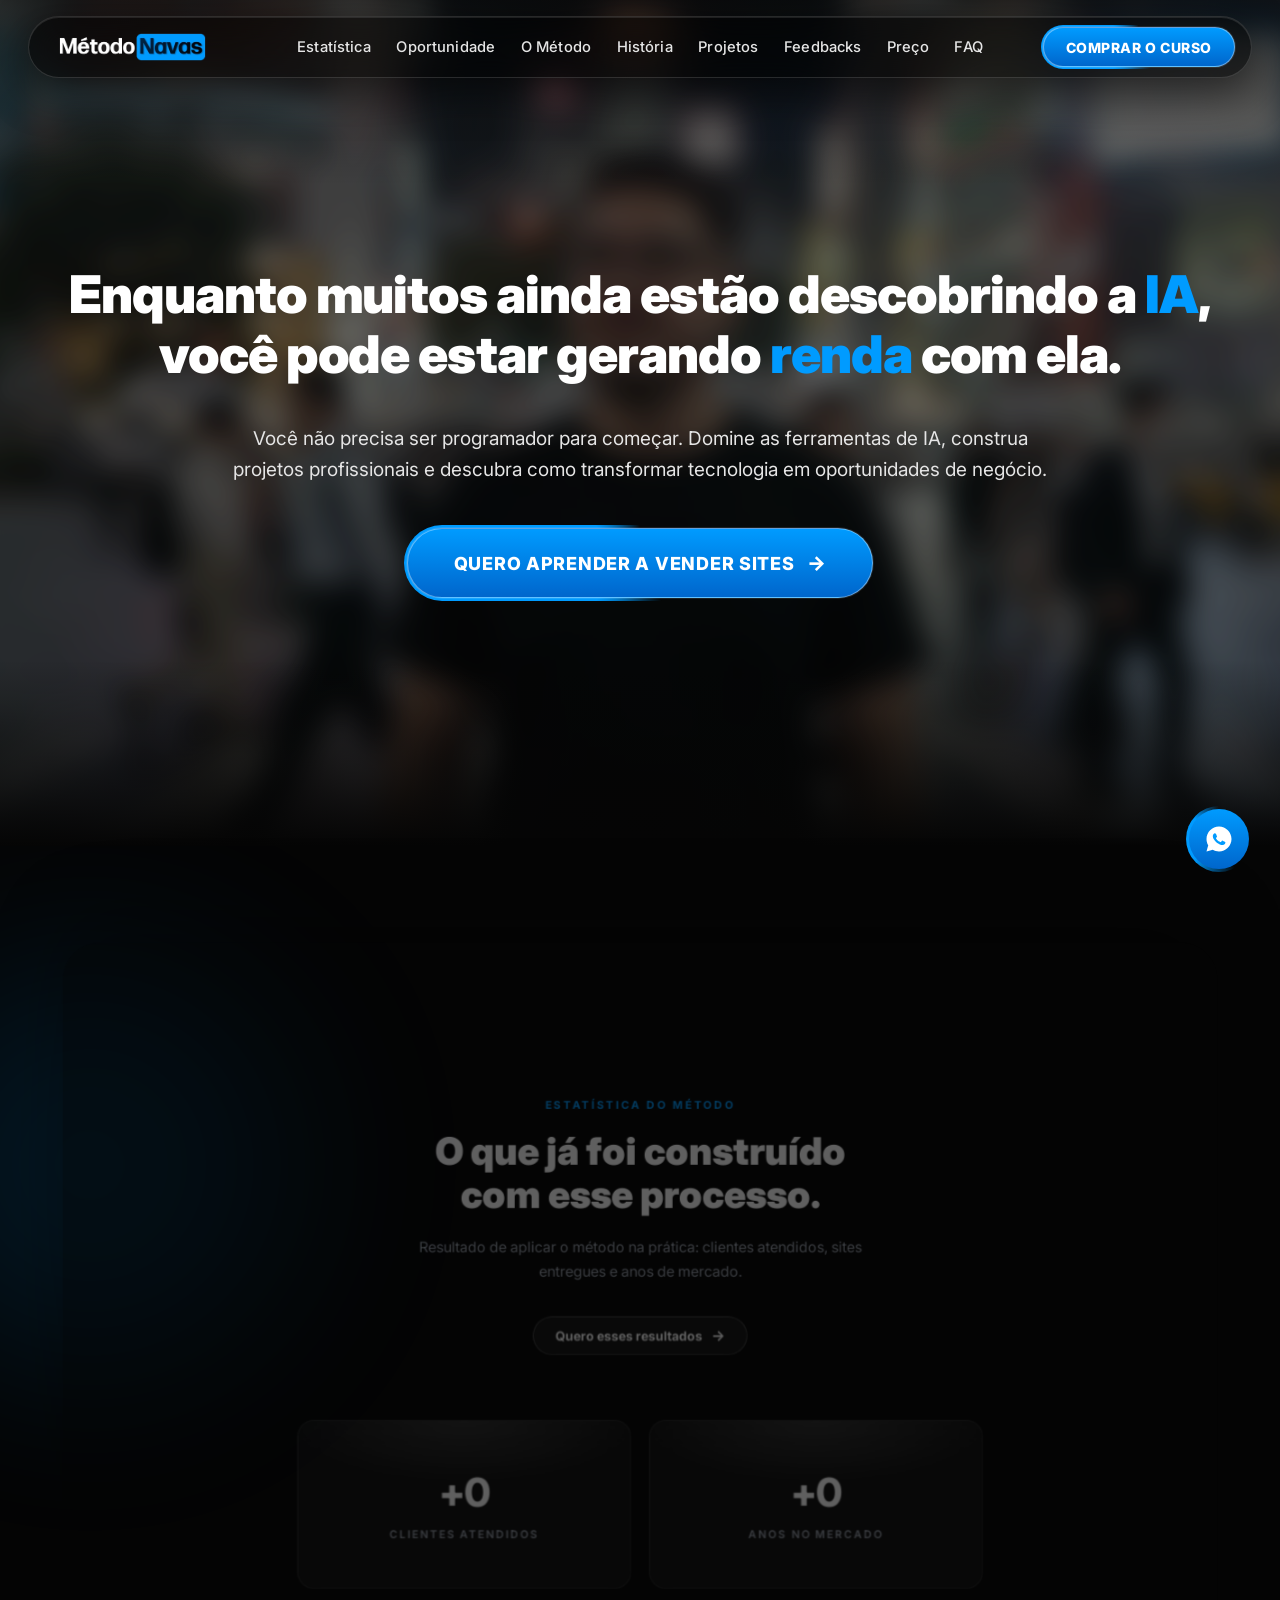
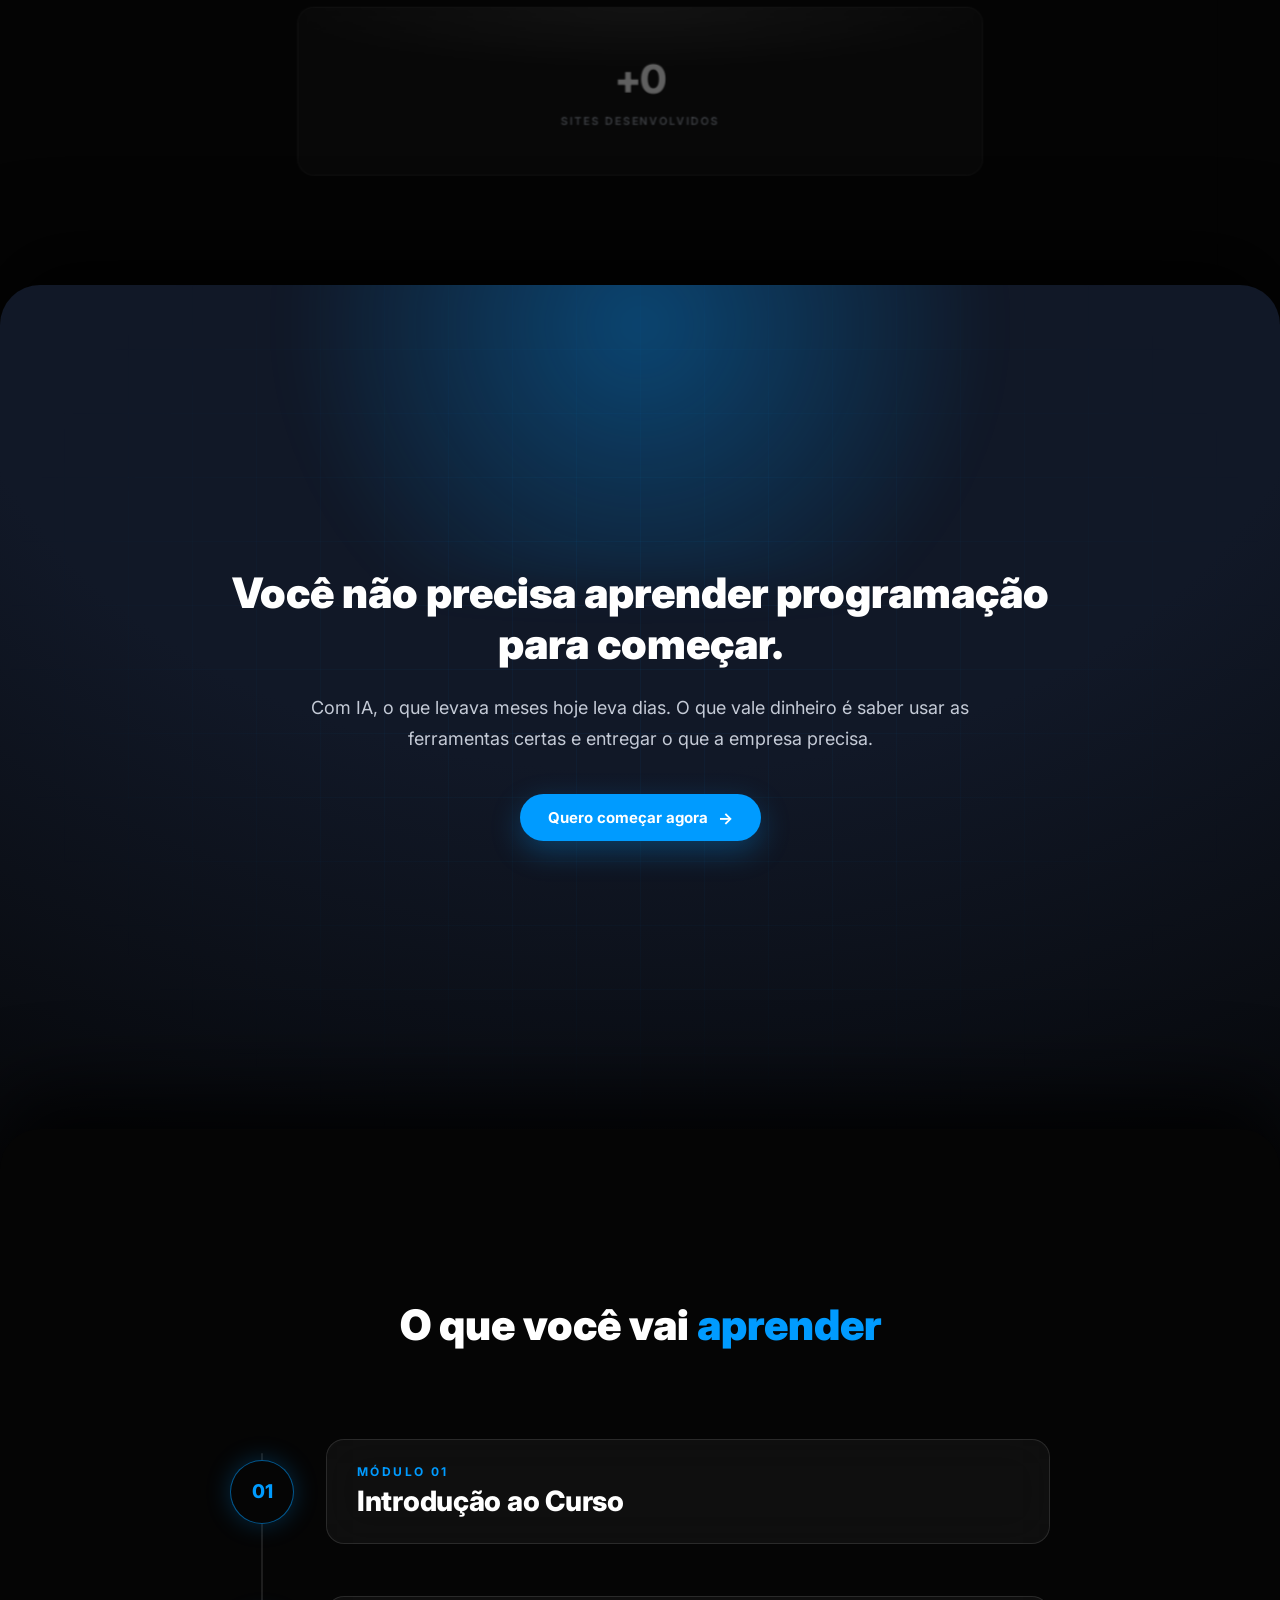
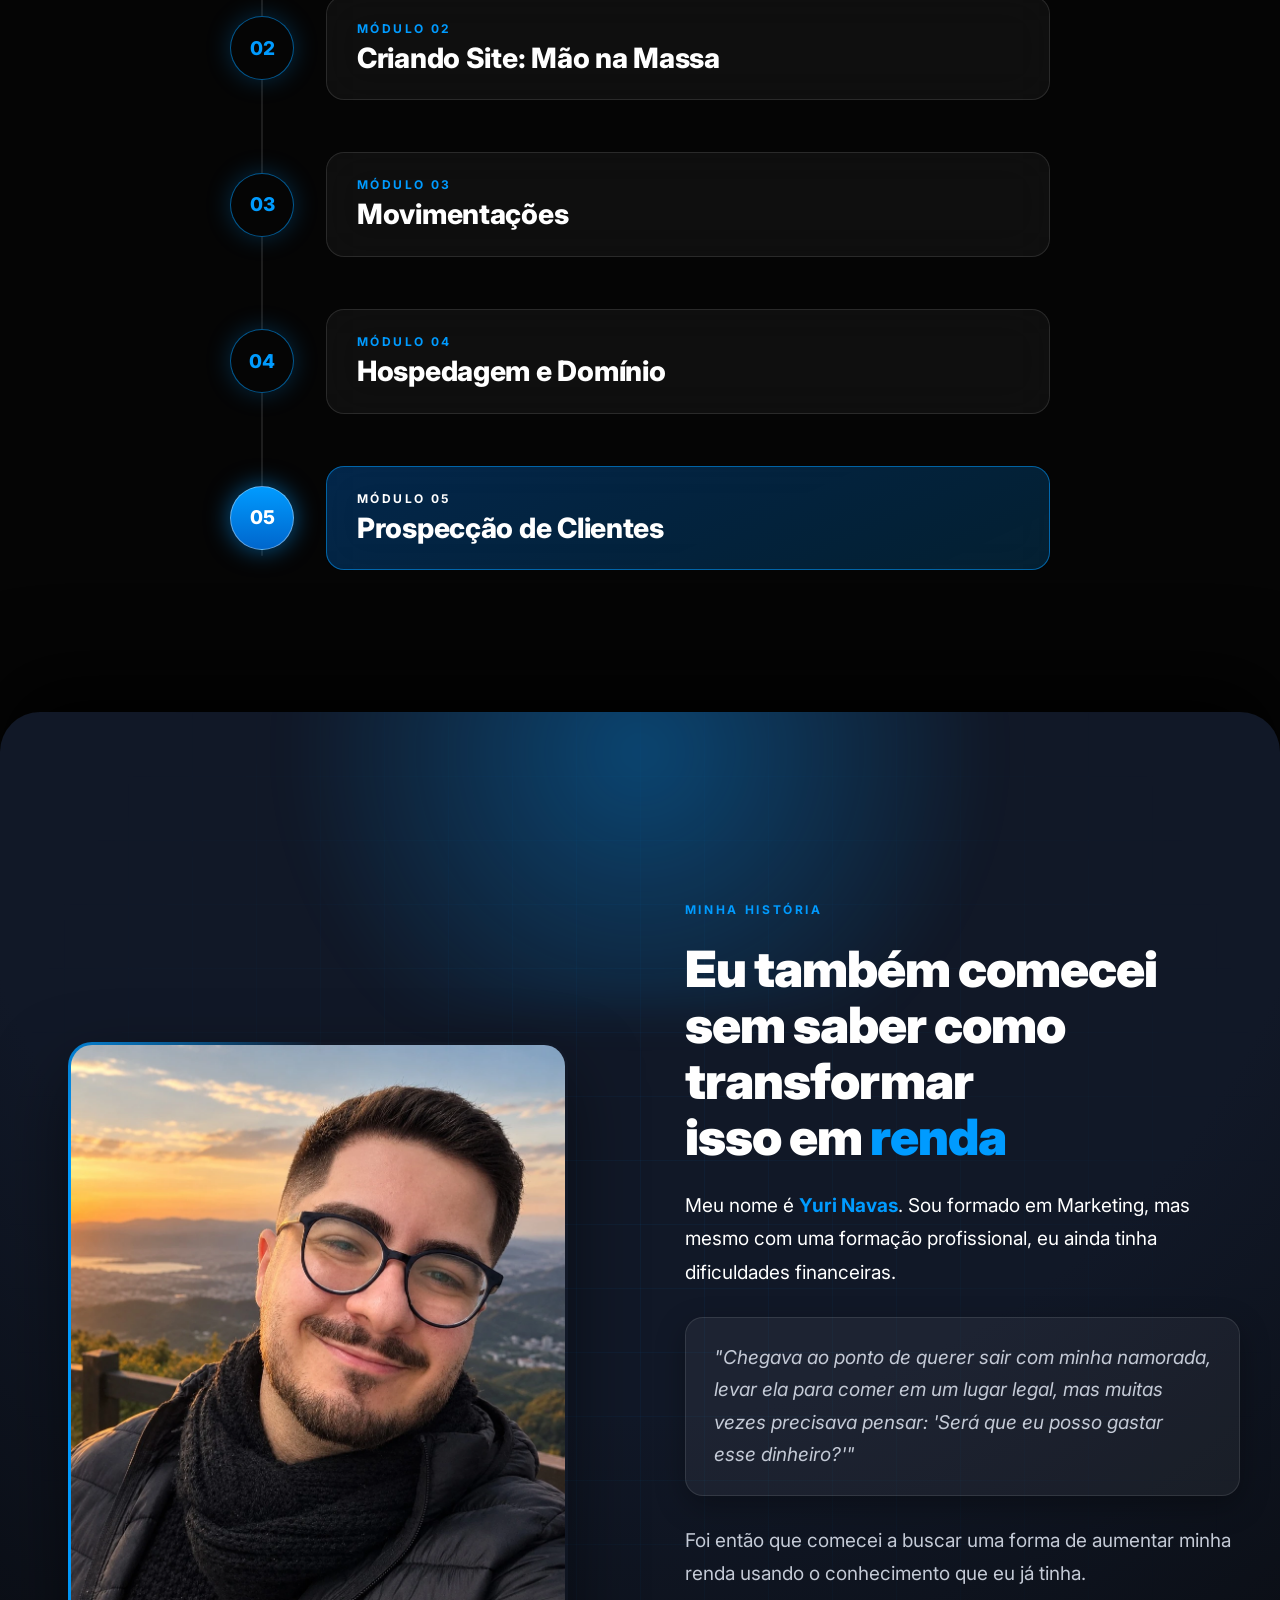
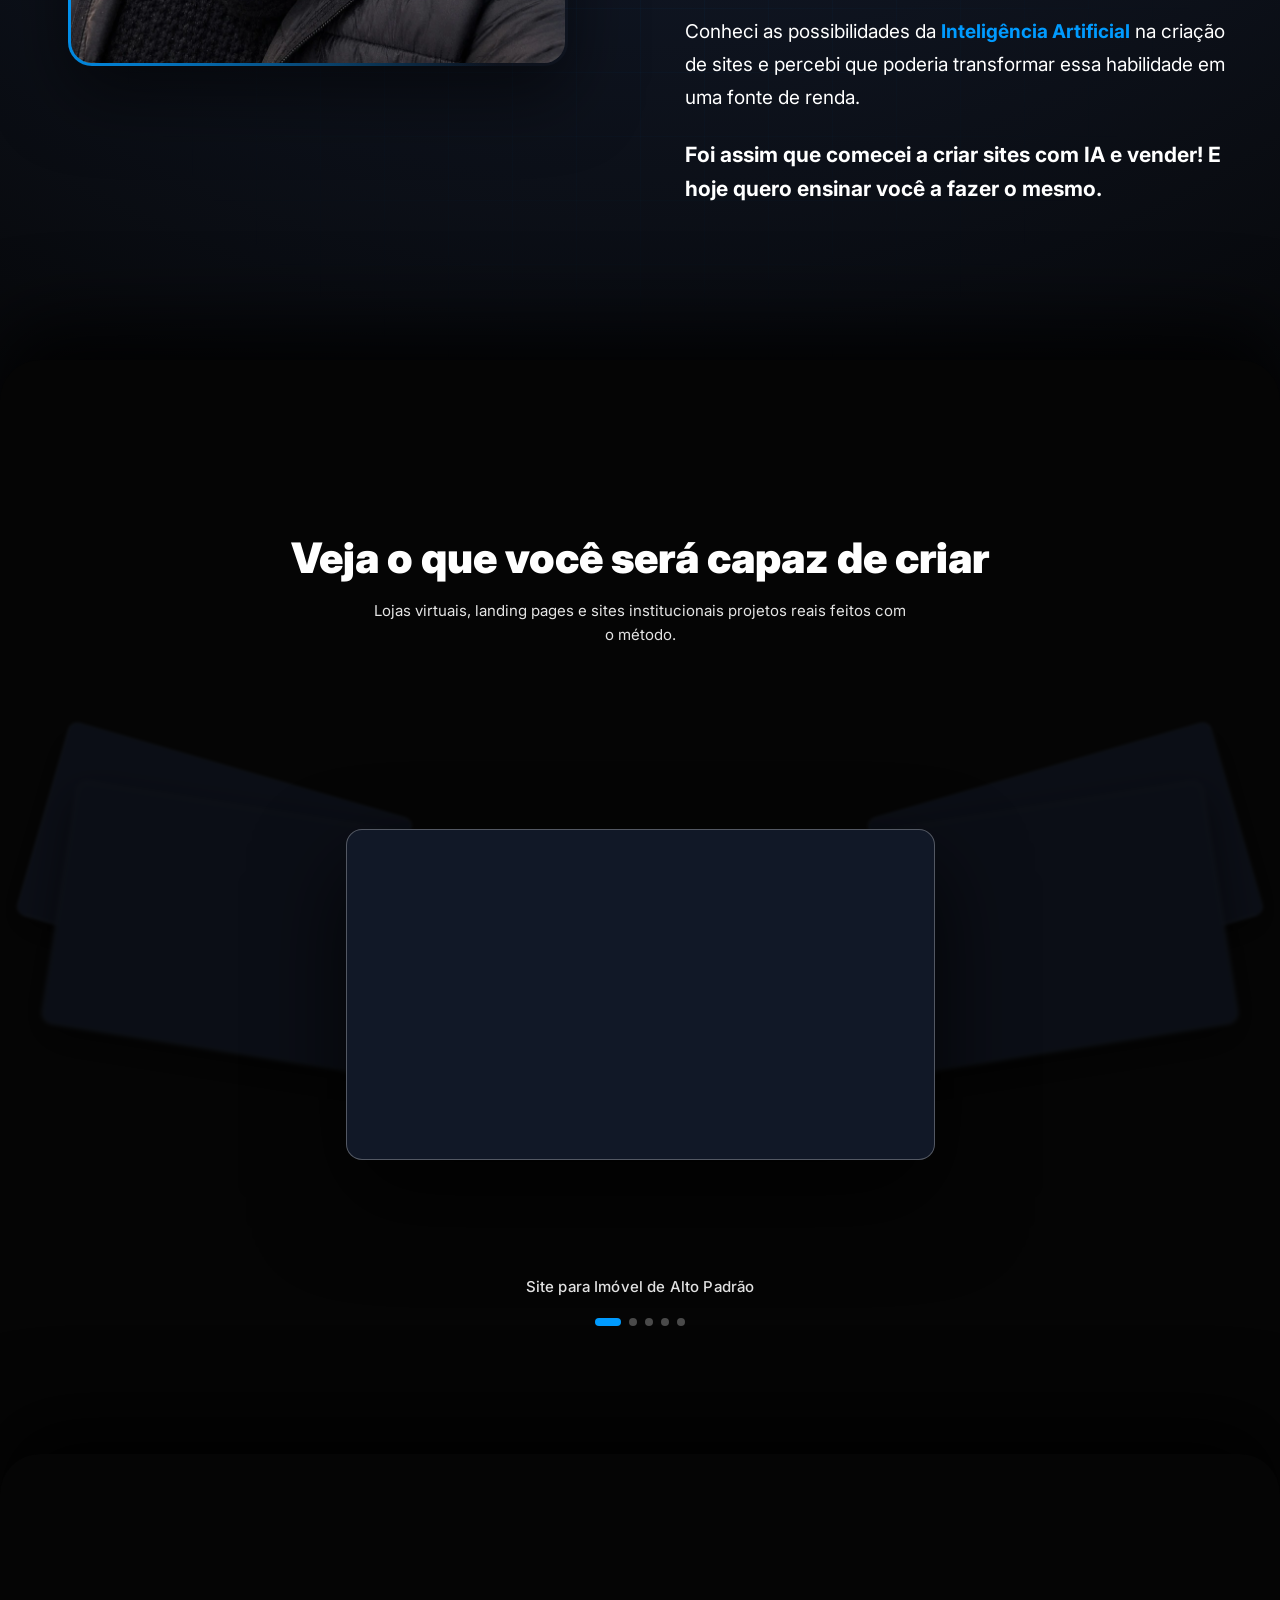
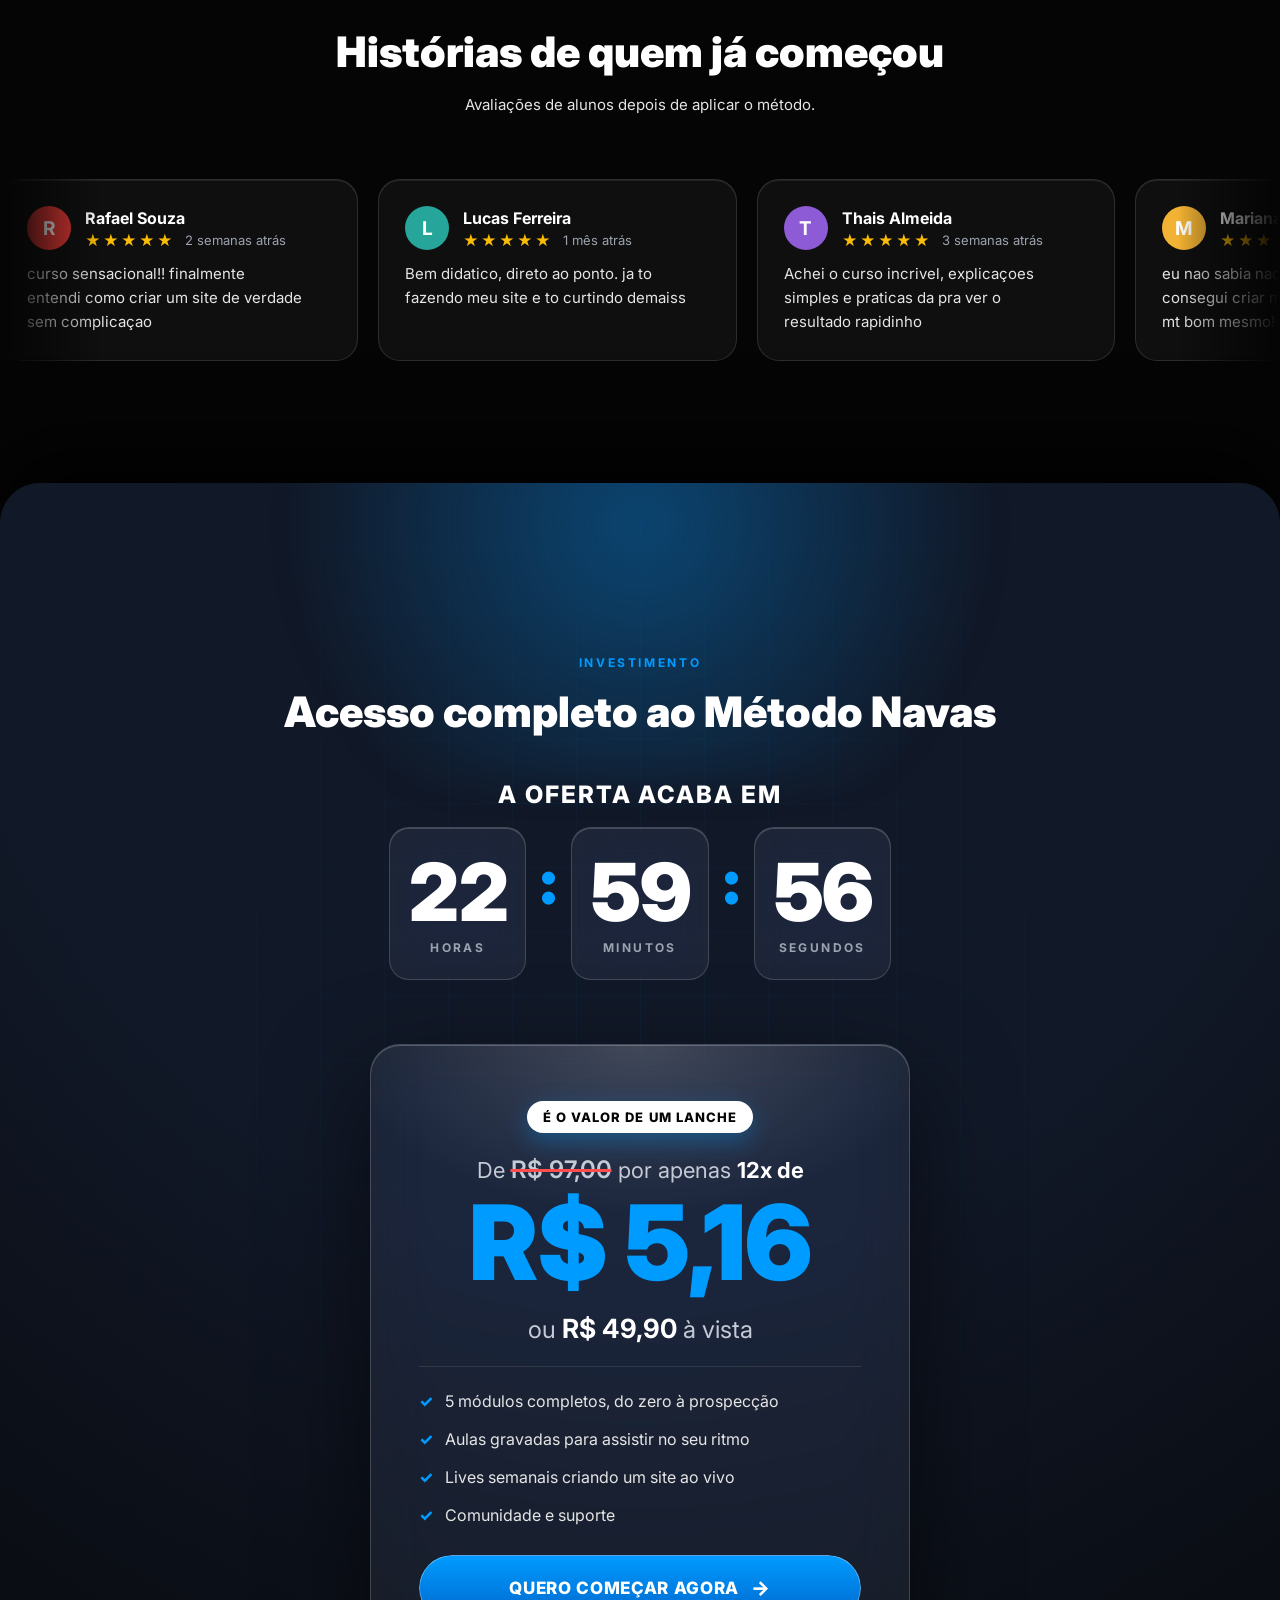
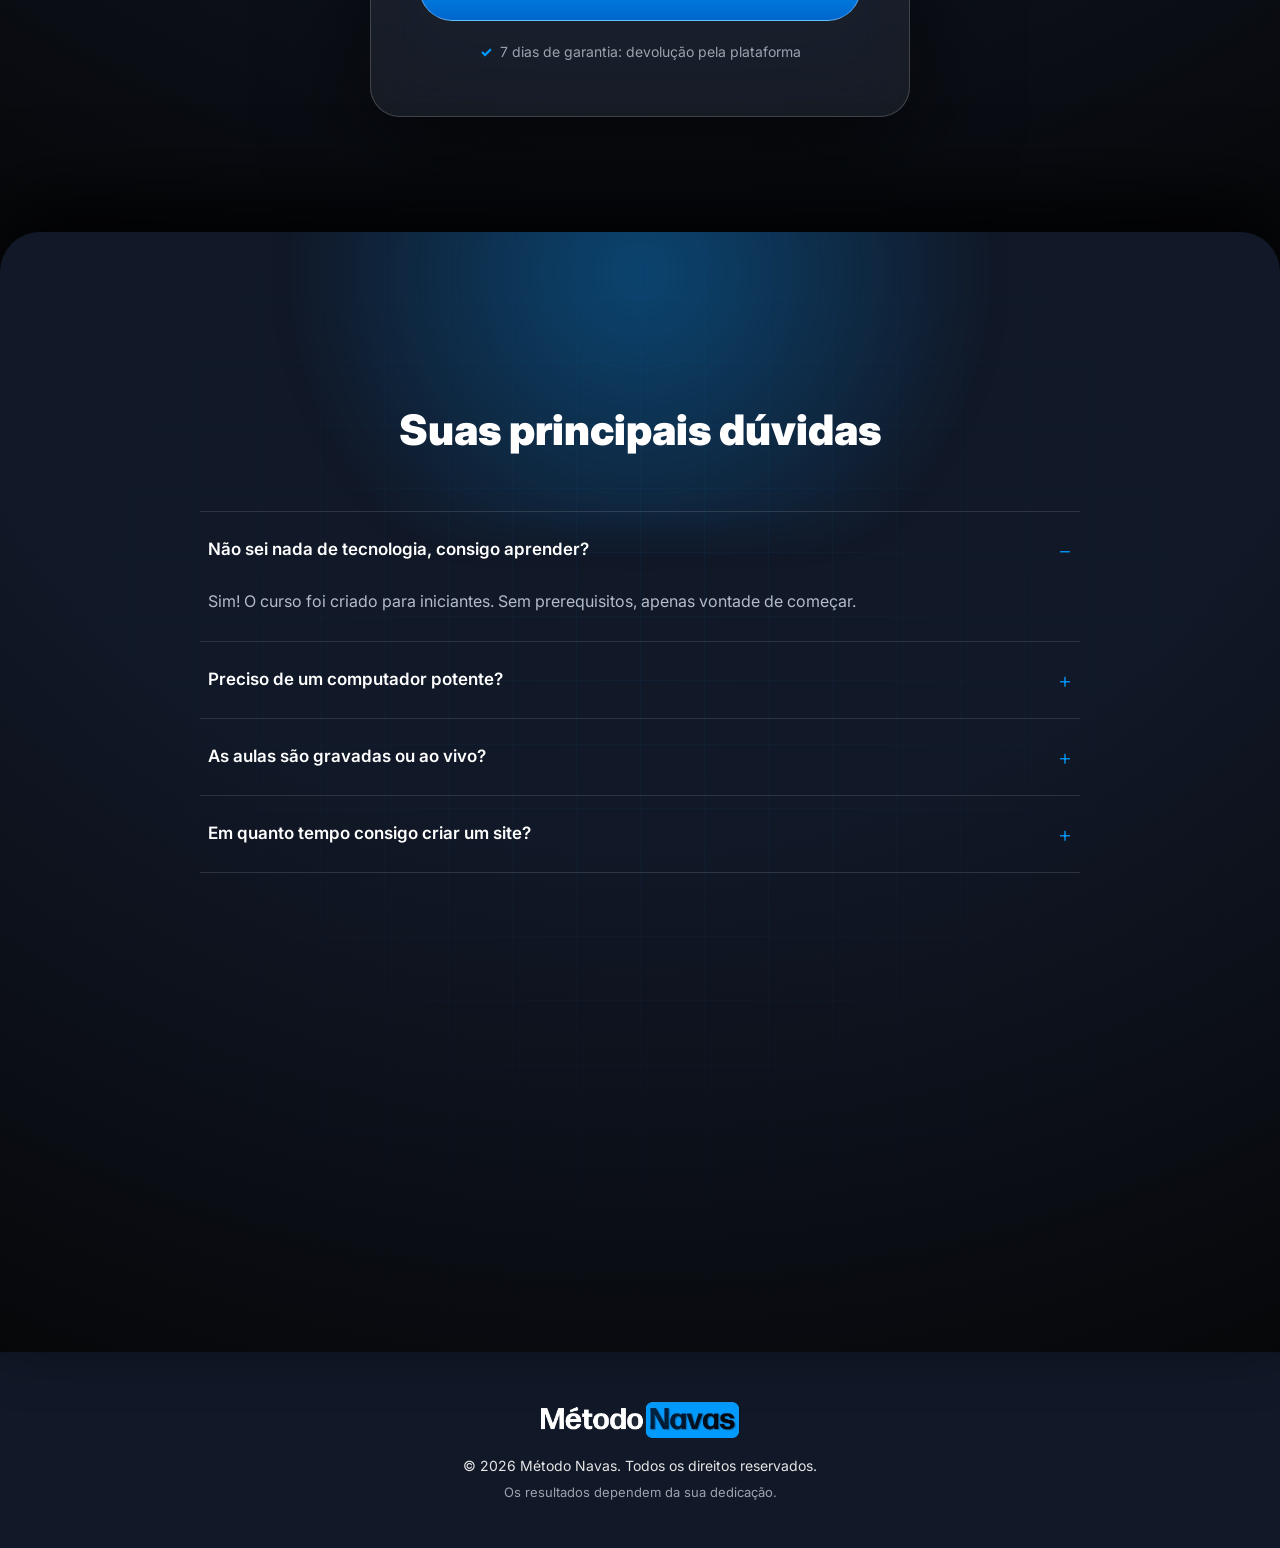
==== index.html @ a3fbb32b "Add files via upload" ====
<!DOCTYPE html>
<html lang="pt-BR">
<head>
  <meta charset="utf-8">
  <meta name="viewport" content="width=device-width, initial-scale=1">
  <title>Método Navas — Crie e venda sites com IA</title>
  <meta name="description" content="Você não precisa ser programador para começar. Domine as ferramentas de IA, construa projetos profissionais e transforme tecnologia em oportunidades de negócio.">

  <link rel="icon" type="image/webp" href="assets/images/logo/favicon.webp">
  <link rel="apple-touch-icon" href="assets/images/logo/favicon.webp">

  <meta name="color-scheme" content="dark only">
  <meta name="supported-color-schemes" content="dark">
  <meta name="darkreader-lock">
  <meta name="theme-color" content="#050505">

  <link rel="preconnect" href="https://fonts.googleapis.com">
  <link rel="preconnect" href="https://fonts.gstatic.com" crossorigin>
  <link href="https://fonts.googleapis.com/css2?family=Inter:wght@400;500;600;700;800;900&amp;display=swap" rel="stylesheet">

  <link rel="stylesheet" href="css/style.css">
</head>
<body>

<div class="page">

  <!-- ===================== HEADER ===================== -->
  <header class="header">
    <a class="header__logo" href="#" aria-label="Método Navas">
      <img src="assets/images/logo/logo-metodo-navas.webp" alt="Método Navas">
    </a>

    <button class="menu-toggle" type="button" aria-label="Abrir menu" aria-expanded="false" aria-controls="mobile-menu">
      <span class="menu-toggle__icon"><span></span><span></span><span></span></span>
      <span class="menu-toggle__label">Categorias</span>
    </button>

    <nav class="nav" aria-label="Navegação principal">
      <a class="nav__link" href="#numeros" data-nav="numeros">Estatística</a>
      <a class="nav__link" href="#oportunidade" data-nav="oportunidade">Oportunidade</a>
      <a class="nav__link" href="#metodo" data-nav="metodo">O Método</a>
      <a class="nav__link" href="#historia" data-nav="historia">História</a>
      <a class="nav__link" href="#projetos" data-nav="projetos">Projetos</a>
      <a class="nav__link" href="#depoimentos" data-nav="depoimentos">Feedbacks</a>
      <a class="nav__link" href="#preco" data-nav="preco">Preço</a>
      <a class="nav__link" href="#faq" data-nav="faq">FAQ</a>
      <span class="nav__indicator" aria-hidden="true"></span>
    </nav>

    <div class="header__cta neon-border">
      <a class="btn btn--primary btn--header" href="#preco">
        <span class="btn__long">COMPRAR O CURSO</span><span class="btn__short">COMPRAR</span>
      </a>
    </div>

    <div class="mobile-menu" id="mobile-menu">
      <a href="#numeros">Estatística</a>
      <a href="#oportunidade">Oportunidade</a>
      <a href="#metodo">O Método</a>
      <a href="#historia">História</a>
      <a href="#projetos">Projetos</a>
      <a href="#depoimentos">Feedbacks</a>
      <a href="#preco">Preço</a>
      <a href="#faq">FAQ</a>
    </div>
  </header>

  <!-- Brilhos de fundo -->
  <div class="glow glow--left" aria-hidden="true"></div>
  <div class="glow glow--right" aria-hidden="true"></div>

  <!-- ===================== HERO ===================== -->
  <section class="hero">
    <div class="hero__media">
      <video class="hero__video" src="assets/video/hero.mp4" poster="assets/video/hero-poster.webp" autoplay muted playsinline preload="auto"></video>
      <div class="hero__overlay"></div>
    </div>

    <div class="hero__content">
      <h1 class="hero__title">
        Enquanto muitos ainda estão descobrindo a <span class="text-blue">IA</span>,<br>você pode estar gerando <span class="text-blue">renda</span> com ela.
      </h1>
      <div class="hero__subtitle">
        <p>Você não precisa ser programador para começar. Domine as ferramentas de IA, construa projetos profissionais e descubra como transformar tecnologia em oportunidades de negócio.</p>
      </div>
      <div class="neon-border neon-border--hero">
        <a class="btn btn--primary btn--hero" href="#preco">QUERO APRENDER A VENDER SITES<span class="btn__arrow">→</span></a>
      </div>
    </div>
  </section>

  <!-- ===================== NÚMEROS ===================== -->
  <section id="numeros" class="section section--dark section--numeros">
    <p class="eyebrow">Estatística do método</p>
    <h2 class="section-title section-title--numeros">O que já foi construído<br>com esse processo.</h2>
    <p class="section-text section-text--numeros">Resultado de aplicar o método na prática: clientes atendidos, sites entregues e anos de mercado.</p>
    <div class="numeros__cta">
      <a class="btn btn--glass" href="#projetos">Quero esses resultados <span class="btn__arrow btn__arrow--sm">→</span></a>
    </div>
    <div class="stats">
      <div class="stat-card glass">
        <p class="stat-card__value" data-count="280" data-pre="+" data-suf="">+0</p>
        <p class="stat-card__label">Clientes atendidos</p>
      </div>
      <div class="stat-card glass">
        <p class="stat-card__value" data-count="2" data-pre="+" data-suf="">+0</p>
        <p class="stat-card__label">Anos no mercado</p>
      </div>
      <div class="stat-card stat-card--wide glass">
        <p class="stat-card__value" data-count="200" data-pre="+" data-suf="">+0</p>
        <p class="stat-card__label">Sites desenvolvidos</p>
      </div>
    </div>
  </section>

  <!-- ===================== OPORTUNIDADE ===================== -->
  <section id="oportunidade" class="section section--gradient section--oportunidade" data-nocard="1">
    <div class="section-glow" aria-hidden="true"></div>
    <div class="section-grid" aria-hidden="true"></div>
    <h2 class="section-title section-title--oportunidade">Você não precisa aprender programação para começar.</h2>
    <p class="oportunidade__text">Com IA, o que levava meses hoje leva dias. O que vale dinheiro é saber usar as ferramentas certas e entregar o que a empresa precisa.</p>
    <div class="oportunidade__cta">
      <a class="btn btn--solid" href="#preco">Quero começar agora <span class="btn__arrow btn__arrow--sm">→</span></a>
    </div>
  </section>

  <!-- ===================== O MÉTODO ===================== -->
  <section id="metodo" class="section section--dark section--metodo" data-nocard="1">
    <h2 class="section-title section-title--metodo">O que você vai <span class="text-blue">aprender</span></h2>

    <div class="timeline" data-tl="1">
      <div class="timeline__line" aria-hidden="true"><div class="timeline__fill" data-tl-fill="1"></div></div>

      <div class="timeline__row" data-tl-row="1">
        <div class="timeline__dot" data-tl-dot="1">01</div>
        <div class="timeline__card" data-tl-card="1">
          <span class="timeline__label">Módulo 01</span>
          <h3 class="timeline__title">Introdução ao Curso</h3>
        </div>
      </div>
      <div class="timeline__row" data-tl-row="1">
        <div class="timeline__dot" data-tl-dot="1">02</div>
        <div class="timeline__card" data-tl-card="1">
          <span class="timeline__label">Módulo 02</span>
          <h3 class="timeline__title">Criando Site: Mão na Massa</h3>
        </div>
      </div>
      <div class="timeline__row" data-tl-row="1">
        <div class="timeline__dot" data-tl-dot="1">03</div>
        <div class="timeline__card" data-tl-card="1">
          <span class="timeline__label">Módulo 03</span>
          <h3 class="timeline__title">Movimentações</h3>
        </div>
      </div>
      <div class="timeline__row" data-tl-row="1">
        <div class="timeline__dot" data-tl-dot="1">04</div>
        <div class="timeline__card" data-tl-card="1">
          <span class="timeline__label">Módulo 04</span>
          <h3 class="timeline__title">Hospedagem e Domínio</h3>
        </div>
      </div>
      <div class="timeline__row" data-tl-row="1">
        <div class="timeline__dot timeline__dot--active" data-tl-dot="1">05</div>
        <div class="timeline__card timeline__card--active" data-tl-card="1">
          <span class="timeline__label timeline__label--white">Módulo 05</span>
          <h3 class="timeline__title">Prospecção de Clientes</h3>
        </div>
      </div>
    </div>
  </section>

  <!-- ===================== MINHA HISTÓRIA ===================== -->
  <section id="historia" class="section section--gradient section--historia" data-nocard="1">
    <div class="section-glow" aria-hidden="true"></div>
    <div class="section-grid" aria-hidden="true"></div>
    <div class="historia__photo-wrap">
      <div class="historia__photo neon-border neon-border--photo">
        <img src="assets/images/sobre/yuri-navas.webp" alt="Yuri Navas">
      </div>
    </div>
    <div class="historia__content">
      <p class="eyebrow eyebrow--label">Minha história</p>
      <h2 class="historia__title">Eu também comecei sem saber como transformar isso em <span class="text-blue">renda</span></h2>
      <p class="historia__text historia__text--white">Meu nome é <span class="text-highlight">Yuri Navas</span>. Sou formado em Marketing, mas mesmo com uma formação profissional, eu ainda tinha dificuldades financeiras.</p>
      <blockquote class="historia__quote">"Chegava ao ponto de querer sair com minha namorada, levar ela para comer em um lugar legal, mas muitas vezes precisava pensar: 'Será que eu posso gastar esse dinheiro?'"</blockquote>
      <p class="historia__text">Foi então que comecei a buscar uma forma de aumentar minha renda usando o conhecimento que eu já tinha.</p>
      <p class="historia__text historia__text--white">Conheci as possibilidades da <span class="text-highlight">Inteligência Artificial</span> na criação de sites e percebi que poderia transformar essa habilidade em uma fonte de renda.</p>
      <p class="historia__text historia__text--bold">Foi assim que comecei a criar sites com IA e vender! E hoje quero ensinar você a fazer o mesmo.</p>
    </div>
  </section>

  <!-- ===================== PROJETOS ===================== -->
  <section id="projetos" class="section section--dark section--projetos">
    <h2 class="section-title section-title--center">Veja o que você será capaz de criar</h2>
    <p class="section-lead">Lojas virtuais, landing pages e sites institucionais projetos reais feitos com o método.</p>

    <div class="fan" data-fan="1">
      <div class="fan__card" data-fan-card="0" role="button" tabindex="0" aria-label="Site para Imóvel de Alto Padrão">
        <img decoding="async" src="assets/images/projetos/casa-alto-padrao.webp" alt="Site Casa de Campo à venda">
      </div>
      <div class="fan__card" data-fan-card="1" role="button" tabindex="0" aria-label="Site para Médico Endocrinologista">
        <img decoding="async" src="assets/images/projetos/dr-eder.webp" alt="Site do Dr. Eder Ferreira — Medicina do Esporte e Endocrinologia">
      </div>
      <div class="fan__card" data-fan-card="2" role="button" tabindex="0" aria-label="Site para Psicólogos">
        <img decoding="async" src="assets/images/projetos/thalia-martins.webp" alt="Landing page de psicóloga">
      </div>
      <div class="fan__card" data-fan-card="3" role="button" tabindex="0" aria-label="Site para consultório de pediatria">
        <img decoding="async" src="assets/images/projetos/dr-andre.webp" alt="Site do pediatra Dr. André">
      </div>
      <div class="fan__card" data-fan-card="4" role="button" tabindex="0" aria-label="Loja virtual completa para e-commerce">
        <img decoding="async" src="assets/images/projetos/arena-colecionaveis.webp" alt="Loja virtual Arena Colecionáveis">
      </div>
    </div>

    <div class="fan__footer">
      <div class="fan__captions">
        <p class="fan__caption is-active" data-fan-cap="0">Site para Imóvel de Alto Padrão</p>
        <p class="fan__caption" data-fan-cap="1">Site para Médico Endocrinologista</p>
        <p class="fan__caption" data-fan-cap="2">Site para Psicólogos</p>
        <p class="fan__caption" data-fan-cap="3">Site para consultório de pediatria</p>
        <p class="fan__caption" data-fan-cap="4">Loja virtual completa para e-commerce</p>
      </div>
      <div class="dots">
        <button class="dot" type="button" data-fan-dot="0" aria-label="Site para Imóvel de Alto Padrão"><span></span></button>
        <button class="dot" type="button" data-fan-dot="1" aria-label="Site para Médico Endocrinologista"><span></span></button>
        <button class="dot" type="button" data-fan-dot="2" aria-label="Site para Psicólogos"><span></span></button>
        <button class="dot" type="button" data-fan-dot="3" aria-label="Site para consultório de pediatria"><span></span></button>
        <button class="dot" type="button" data-fan-dot="4" aria-label="Loja virtual completa para e-commerce"><span></span></button>
      </div>
    </div>
  </section>

  <!-- ===================== DEPOIMENTOS ===================== -->
  <section id="depoimentos" class="section section--dark section--depoimentos">
    <h2 class="section-title section-title--center">Histórias de quem já começou</h2>
    <p class="section-lead">Avaliações de alunos depois de aplicar o método.</p>

    <div class="reviews" data-rv="1">
      <article class="review">
        <div class="review__header">
          <span class="review__avatar" style="--avatar-color: #E53935;">R</span>
          <div class="review__meta">
            <span class="review__name">Rafael Souza</span>
            <div class="review__info">
              <span class="review__stars" aria-label="5 estrelas">★★★★★</span>
              <span class="review__date">2 semanas atrás</span>
            </div>
          </div>
        </div>
        <p class="review__text">curso sensacional!! finalmente entendi como criar um site de verdade sem complicaçao</p>
      </article>
      <article class="review">
        <div class="review__header">
          <span class="review__avatar" style="--avatar-color: #26A69A;">L</span>
          <div class="review__meta">
            <span class="review__name">Lucas Ferreira</span>
            <div class="review__info">
              <span class="review__stars" aria-label="5 estrelas">★★★★★</span>
              <span class="review__date">1 mês atrás</span>
            </div>
          </div>
        </div>
        <p class="review__text">Bem didatico, direto ao ponto. ja to fazendo meu site e to curtindo demaiss</p>
      </article>
      <article class="review">
        <div class="review__header">
          <span class="review__avatar" style="--avatar-color: #8E5BD6;">T</span>
          <div class="review__meta">
            <span class="review__name">Thais Almeida</span>
            <div class="review__info">
              <span class="review__stars" aria-label="5 estrelas">★★★★★</span>
              <span class="review__date">3 semanas atrás</span>
            </div>
          </div>
        </div>
        <p class="review__text">Achei o curso incrivel, explicaçoes simples e praticas da pra ver o resultado rapidinho</p>
      </article>
      <article class="review">
        <div class="review__header">
          <span class="review__avatar" style="--avatar-color: #F2B233;">M</span>
          <div class="review__meta">
            <span class="review__name">Mariana Costa</span>
            <div class="review__info">
              <span class="review__stars" aria-label="5 estrelas">★★★★★</span>
              <span class="review__date">1 mês atrás</span>
            </div>
          </div>
        </div>
        <p class="review__text">eu nao sabia nada de programaçao e consegui criar meu site seguindo o curso. mt bom mesmo!</p>
      </article>
      <article class="review">
        <div class="review__header">
          <span class="review__avatar" style="--avatar-color: #2E9BF0;">D</span>
          <div class="review__meta">
            <span class="review__name">Diego Ramos</span>
            <div class="review__info">
              <span class="review__stars" aria-label="5 estrelas">★★★★★</span>
              <span class="review__date">2 meses atrás</span>
            </div>
          </div>
        </div>
        <p class="review__text">Curso top aprendi muito e agr consigo fazer sites pro meu trabalho</p>
      </article>
      <article class="review">
        <div class="review__header">
          <span class="review__avatar" style="--avatar-color: #E0457B;">A</span>
          <div class="review__meta">
            <span class="review__name">Ana Paula</span>
            <div class="review__info">
              <span class="review__stars" aria-label="5 estrelas">★★★★★</span>
              <span class="review__date">3 semanas atrás</span>
            </div>
          </div>
        </div>
        <p class="review__text">super recomendo, o conteudo é claro sem enrolação e realmente funciona</p>
      </article>
      <article class="review">
        <div class="review__header">
          <span class="review__avatar" style="--avatar-color: #43A047;">P</span>
          <div class="review__meta">
            <span class="review__name">Pedro Henrique</span>
            <div class="review__info">
              <span class="review__stars" aria-label="5 estrelas">★★★★★</span>
              <span class="review__date">1 mês atrás</span>
            </div>
          </div>
        </div>
        <p class="review__text">Muito bom! ja fiz meu site e to impresionado com o resultado</p>
      </article>
      <article class="review">
        <div class="review__header">
          <span class="review__avatar" style="--avatar-color: #FF8A3D;">G</span>
          <div class="review__meta">
            <span class="review__name">Gabriel Oliveira</span>
            <div class="review__info">
              <span class="review__stars" aria-label="5 estrelas">★★★★★</span>
              <span class="review__date">2 meses atrás</span>
            </div>
          </div>
        </div>
        <p class="review__text">aprendi varias coisas novas, o curso é bem completo e facil de entender</p>
      </article>
      <article class="review">
        <div class="review__header">
          <span class="review__avatar" style="--avatar-color: #5C6BC0;">J</span>
          <div class="review__meta">
            <span class="review__name">Juliana Martins</span>
            <div class="review__info">
              <span class="review__stars" aria-label="5 estrelas">★★★★★</span>
              <span class="review__date">1 mês atrás</span>
            </div>
          </div>
        </div>
        <p class="review__text">Gostei bastante principalmente das explicaçoes praticas. vale cada centavo!!</p>
      </article>
    </div>
  </section>

  <!-- ===================== PREÇO ===================== -->
  <section id="preco" class="section section--preco">
    <div class="preco__glow" aria-hidden="true"></div>
    <div class="preco__grid" aria-hidden="true"></div>

    <p class="eyebrow eyebrow--relative">Investimento</p>
    <h2 class="section-title section-title--preco">Acesso completo ao Método Navas</h2>

    <div class="countdown">
      <p class="countdown__title">A oferta acaba em</p>
      <div class="countdown__boxes">
        <div class="countdown__box">
          <span class="countdown__number" data-cd="h">23</span>
          <span class="countdown__label">Horas</span>
        </div>
        <span class="countdown__sep" aria-hidden="true">:</span>
        <div class="countdown__box">
          <span class="countdown__number" data-cd="m">00</span>
          <span class="countdown__label">Minutos</span>
        </div>
        <span class="countdown__sep" aria-hidden="true">:</span>
        <div class="countdown__box">
          <span class="countdown__number" data-cd="s">00</span>
          <span class="countdown__label">Segundos</span>
        </div>
      </div>
    </div>

    <div class="price-card">
      <div class="price-card__body">
        <span class="price-card__badge">É o valor de um lanche</span>
        <div class="price-card__price">
          <span class="price-card__from">De <span class="price-card__old">R$ 97,00</span> por apenas <strong>12x de</strong></span>
          <span class="price-card__value"><span>R$ 5,16</span></span>
        </div>
        <p class="price-card__cash">ou <strong>R$ 49,90</strong> à vista</p>
        <div class="price-card__divider"></div>
        <div class="price-card__list">
          <p><span class="check">✓</span>5 módulos completos, do zero à prospecção</p>
          <p><span class="check">✓</span>Aulas gravadas para assistir no seu ritmo</p>
          <p><span class="check">✓</span>Lives semanais criando um site ao vivo</p>
          <p><span class="check">✓</span>Comunidade e suporte</p>
        </div>
        <div class="price-card__cta">
          <a class="btn btn--primary btn--buy" href="https://pay.kiwify.com.br/n1FHSek" target="_blank" rel="noopener">QUERO COMEÇAR AGORA<span class="btn__arrow">→</span></a>
        </div>
        <p class="price-card__guarantee"><span class="check">✓</span>7 dias de garantia: devolução pela plataforma</p>
      </div>
    </div>
  </section>

  <!-- ===================== FAQ ===================== -->
  <section id="faq" class="section section--gradient section--faq">
    <div class="section-glow" aria-hidden="true"></div>
    <div class="section-grid" aria-hidden="true"></div>
    <h2 class="section-title section-title--faq">Suas principais dúvidas</h2>
    <div class="faq">
      <div class="faq__item is-open">
        <button class="faq__question" type="button" aria-expanded="true"><span>Não sei nada de tecnologia, consigo aprender?</span><span class="faq__symbol">−</span></button>
        <p class="faq__answer">Sim! O curso foi criado para iniciantes. Sem prerequisitos, apenas vontade de começar.</p>
      </div>
      <div class="faq__item">
        <button class="faq__question" type="button" aria-expanded="false"><span>Preciso de um computador potente?</span><span class="faq__symbol">+</span></button>
        <p class="faq__answer" hidden>Não. Um computador com 8 GB de RAM já é suficiente, porque as ferramentas de IA rodam online.</p>
      </div>
      <div class="faq__item">
        <button class="faq__question" type="button" aria-expanded="false"><span>As aulas são gravadas ou ao vivo?</span><span class="faq__symbol">+</span></button>
        <p class="faq__answer" hidden>Os dois. O curso é em aulas gravadas, para você assistir no seu ritmo, e toda semana tem uma live exclusiva para alunos, onde eu construo um site do zero ao vivo.</p>
      </div>
      <div class="faq__item">
        <button class="faq__question" type="button" aria-expanded="false"><span>Em quanto tempo consigo criar um site?</span><span class="faq__symbol">+</span></button>
        <p class="faq__answer" hidden>No início, em até 3 dias você entrega um site completo e profissional. Com a prática, esse tempo cai para 1 dia por projeto.</p>
      </div>
      <div class="faq__item">
        <button class="faq__question" type="button" aria-expanded="false"><span>O curso tem garantia?</span><span class="faq__symbol">+</span></button>
        <p class="faq__answer" hidden>Sim. Você tem 7 dias de garantia: se não gostar, pode pedir a devolução do valor direto pela plataforma de compra.</p>
      </div>
      <div class="faq__item">
        <button class="faq__question" type="button" aria-expanded="false"><span>Quanto tempo preciso dedicar?</span><span class="faq__symbol">+</span></button>
        <p class="faq__answer" hidden>2-3 horas por semana é suficiente para começar. Você pode aprender no seu ritmo.</p>
      </div>
      <div class="faq__item">
        <button class="faq__question" type="button" aria-expanded="false"><span>E se eu fizer o curso e não conseguir ganhar dinheiro?</span><span class="faq__symbol">+</span></button>
        <p class="faq__answer" hidden>Você aprenderá um método testado e comprovado. Mas seus resultados dependem de execução. Por isso o método é prático, não apenas teórico.</p>
      </div>
      <div class="faq__item">
        <button class="faq__question" type="button" aria-expanded="false"><span>Como vou encontrar meus primeiros clientes?</span><span class="faq__symbol">+</span></button>
        <p class="faq__answer" hidden>Dentro do curso você aprenderá estratégias de prospecção.</p>
      </div>
    </div>
  </section>

  <!-- ===================== FOOTER ===================== -->
  <footer class="footer">
    <img class="footer__logo" src="assets/images/logo/logo-metodo-navas.webp" alt="Método Navas">
    <p class="footer__copy">© 2026 Método Navas. Todos os direitos reservados.</p>
    <p class="footer__note">Os resultados dependem da sua dedicação.</p>
  </footer>

  <!-- Botão flutuante do WhatsApp -->
  <div class="whatsapp neon-border neon-border--round">
    <a class="whatsapp__link" href="https://wa.me/5511940636267?text=Ol%C3%A1%20Yuri!%20Tenho%20d%C3%BAvidas%20sobre%20o%20M%C3%A9todo%20Navas" target="_blank" rel="noopener" aria-label="Falar no WhatsApp">
      <svg width="30" height="30" viewBox="0 0 24 24" fill="none" xmlns="http://www.w3.org/2000/svg" aria-hidden="true">
        <path d="M12 2C6.48 2 2 6.48 2 12C2 13.85 2.5 15.58 3.38 17.06L2 22L7.06 20.65C8.5 21.5 10.19 22 12 22C17.52 22 22 17.52 22 12C22 6.48 17.52 2 12 2Z" fill="#FFFFFF"></path>
        <path d="M8.5 7.5C8.7 7.5 8.9 7.5 9.05 7.51C9.25 7.52 9.45 7.5 9.62 7.93C9.82 8.42 10.3 9.65 10.36 9.77C10.42 9.89 10.46 10.03 10.38 10.19C10.3 10.36 10.26 10.46 10.13 10.6C10 10.75 9.87 10.93 9.75 11.04C9.62 11.16 9.49 11.29 9.63 11.53C9.78 11.77 10.28 12.58 11.02 13.23C11.97 14.07 12.76 14.33 13.01 14.45C13.25 14.57 13.4 14.55 13.54 14.4C13.69 14.24 14.16 13.7 14.33 13.45C14.5 13.21 14.66 13.25 14.89 13.33C15.12 13.42 16.34 14.01 16.59 14.14C16.83 14.26 17 14.32 17.06 14.42C17.12 14.53 17.12 15.02 16.91 15.6C16.71 16.18 15.71 16.72 15.25 16.76C14.79 16.8 14.36 16.97 12.28 16.15C9.77 15.16 8.19 12.6 8.06 12.42C7.94 12.24 7.05 11.04 7.05 9.79C7.05 8.55 7.7 7.94 7.93 7.7C8.16 7.46 8.42 7.5 8.5 7.5Z" fill="#009BFF"></path>
      </svg>
    </a>
  </div>

</div>

<script src="js/script.js"></script>
</body>
</html>
---- css/style.css ----
/* ==========================================================================
   Método Navas — Página de vendas
   Estrutura:
   01. Variáveis
   02. Reset e base
   03. Animações
   04. Utilitários e componentes (botões, bordas neon, vidro)
   05. Header e menu
   06. Hero
   07. Seções (base)
   08. Números
   09. Oportunidade
   10. O Método (timeline)
   11. Minha história
   12. Projetos (leque)
   13. Depoimentos (avaliações)
   14. Preço
   15. FAQ
   16. Footer e WhatsApp
   17. Responsivo
   ========================================================================== */


/* 01. VARIÁVEIS
   ========================================================================== */
:root {
  --blue: #009BFF;
  --blue-dark: #0066CC;
  --black: #050505;
  --navy: #111827;
  --white: #FFFFFF;
  --gray-100: #E5E5E5;
  --gray-300: #C4CAD6;
  --gray-400: #9CA3AF;
  --gray-500: #B4BBC9;

  --gradient-blue: linear-gradient(180deg, #009BFF 0%, #0066CC 100%);
  --gradient-section: radial-gradient(120% 120% at 50% 0%, #111827 0%, #111827 45%, #050505 100%);
  --neon-conic: conic-gradient(from 0deg, rgba(0,155,255,0) 0deg, rgba(0,155,255,0) 150deg, #009BFF 230deg, #009BFF 270deg, #009BFF 310deg, rgba(0,155,255,0) 360deg);
  --blur-glass: blur(22px) saturate(150%);

  --gutter: max(clamp(18px, 4vw, 32px), calc((100% - 1240px) / 2));
  --section-radius: clamp(22px, 4vw, 40px);
  --section-shadow: 0 -34px 80px rgba(0,0,0,0.85);
  --section-padding-y: clamp(100px, 15vw, 172px);

  --timeline-dot: clamp(44px, 7vw, 64px);
  --fan-card-w: clamp(270px, 46vw, 680px);

  color-scheme: dark only;
}


/* 02. RESET E BASE
   ========================================================================== */
*, *::before, *::after {
  margin: 0;
  padding: 0;
  box-sizing: border-box;
}

/* O site já é escuro: impede o navegador de inverter ou alterar as cores */
html, body, *, *::before, *::after {
  color-scheme: dark only;
  forced-color-adjust: none !important;
}

@media (prefers-color-scheme: dark) {
  html, body { background: var(--black) !important; color: var(--white) !important; }
  a { color: inherit; }
}

@media (forced-colors: active) {
  html, body { background: var(--black) !important; color: var(--white) !important; }
}

html {
  scroll-behavior: smooth;
  scroll-padding-top: 104px;
  -webkit-text-size-adjust: 100%;
}

body {
  margin: 0;
  background: var(--black);
  color: var(--white);
}

a { color: inherit; text-decoration: none; }
a:hover { color: var(--white); }

img, video { display: block; }

button {
  font: inherit;
  color: inherit;
  background: none;
  border: none;
}

.page {
  position: relative;
  font-family: 'Inter', sans-serif;
  background: var(--black);
  color: var(--white);
  overflow-x: clip;
}


/* 03. ANIMAÇÕES
   ========================================================================== */
@keyframes pulseWa    { 0%, 100% { box-shadow: 0 0 0 0 rgba(0,155,255,0.55); } 70% { box-shadow: 0 0 0 14px rgba(0,155,255,0); } }
@keyframes fadeInUp   { from { opacity: 0; transform: translateY(16px); } to { opacity: 1; transform: translateY(0); } }
@keyframes drift      { 0%, 100% { transform: translate(0, 0); } 50% { transform: translate(30px, -30px); } }
@keyframes spinNeon   { to { transform: rotate(360deg); } }
@keyframes marqueeRight { from { transform: translateX(-50%); } to { transform: translateX(0); } }
@keyframes neonBreath { 0%, 100% { box-shadow: 0 0 18px rgba(0,155,255,0.45), 0 0 48px rgba(0,155,255,0.22); } 50% { box-shadow: 0 0 30px rgba(0,155,255,0.75), 0 0 80px rgba(0,155,255,0.38); } }


/* 04. UTILITÁRIOS E COMPONENTES
   ========================================================================== */
.text-blue { color: var(--blue); }

.text-highlight {
  color: var(--blue);
  font-weight: 700;
}

/* Rótulo pequeno acima dos títulos */
.eyebrow {
  margin: 0 0 20px;
  font-size: 12px;
  font-weight: 700;
  letter-spacing: 0.22em;
  text-transform: uppercase;
  color: var(--blue);
}
.eyebrow--label { margin: 0; }
.eyebrow--relative { position: relative; margin: 0 0 18px; }

/* Títulos de seção */
.section-title {
  font-weight: 900;
  font-size: clamp(28px, 4vw, 42px);
  line-height: 1.15;
}
.section-title--center { margin: 0 0 16px; text-align: center; line-height: normal; }

.section-lead {
  text-align: center;
  font-size: 15px;
  line-height: 1.6;
  color: var(--gray-100);
  margin: 0 auto 56px;
  max-width: 560px;
  text-wrap: pretty;
}

/* Efeito vidro */
.glass {
  background: rgba(255,255,255,0.045);
  -webkit-backdrop-filter: var(--blur-glass);
  backdrop-filter: var(--blur-glass);
  border: 1px solid rgba(255,255,255,0.11);
}

/* Borda neon giratória */
.neon-border {
  position: relative;
  border-radius: 999px;
  padding: 2px;
  overflow: hidden;
  flex-shrink: 0;
}
.neon-border::before {
  content: '';
  position: absolute;
  top: -400%;
  left: -50%;
  width: 200%;
  height: 900%;
  background: var(--neon-conic);
  animation: spinNeon 3.5s linear infinite;
}
.neon-border--hero {
  padding: 3px;
  animation: neonBreath 3.2s ease-in-out infinite;
}
.neon-border--photo {
  border-radius: 24px;
  padding: 3px;
}
.neon-border--photo::before {
  top: -60%;
  left: -60%;
  width: 220%;
  height: 220%;
}
.neon-border--round {
  border-radius: 50%;
  padding: 3px;
}
.neon-border--round::before {
  top: -70%;
  left: -70%;
  width: 240%;
  height: 240%;
}

/* Botões */
.btn {
  position: relative;
  display: inline-flex;
  align-items: center;
  justify-content: center;
  border-radius: 999px;
  color: var(--white);
}

.btn__arrow { font-size: 20px; line-height: 1; }
.btn__arrow--sm { font-size: 16px; }

.btn--primary {
  background-color: var(--blue);
  background-image: var(--gradient-blue);
  border: 1px solid rgba(255,255,255,0.38);
  box-shadow: 0 0 0 1px rgba(255,255,255,0.10);
  font-weight: 800;
  letter-spacing: 0.04em;
  transition: transform 0.25s, filter 0.25s;
}
.btn--primary:hover {
  transform: translateY(-2px);
  filter: brightness(1.12);
}

.btn--header {
  padding: 0 clamp(16px, 2.4vw, 22px);
  height: 40px;
  font-size: clamp(12px, 2.4vw, 14px);
  white-space: nowrap;
}
.btn--header:hover { transform: translateY(-1px); }
.btn__short { display: none; }

.btn--hero {
  gap: 12px;
  padding: 0 clamp(24px, 5vw, 46px);
  height: clamp(58px, 11vw, 70px);
  max-width: 100%;
  text-align: center;
  font-size: clamp(15px, 1.5vw, 18px);
}

.btn--glass {
  gap: 10px;
  padding: 12px 24px;
  font-size: 14px;
  font-weight: 700;
  background: rgba(255,255,255,0.06);
  -webkit-backdrop-filter: var(--blur-glass);
  backdrop-filter: var(--blur-glass);
  border: 1px solid rgba(255,255,255,0.20);
  transition: transform 0.25s, border-color 0.25s;
}
.btn--glass:hover {
  transform: translateY(-1px);
  border-color: rgba(255,255,255,0.45);
}

.btn--solid {
  gap: 10px;
  padding: 14px 28px;
  font-size: 15px;
  font-weight: 700;
  background: var(--blue);
  box-shadow: 0 10px 30px rgba(0,155,255,0.30);
  transition: transform 0.25s, box-shadow 0.25s;
}
.btn--solid:hover {
  transform: translateY(-1px);
  box-shadow: 0 14px 36px rgba(0,155,255,0.42);
}

.btn--buy {
  display: flex;
  gap: 12px;
  height: 66px;
  font-size: clamp(15px, 1.5vw, 17px);
  box-shadow: none;
}

/* Bolinhas dos carrosséis */
.dots { display: flex; gap: 0; }

.dot {
  display: flex;
  align-items: center;
  padding: 12px 4px;
  cursor: pointer;
}
.dot span {
  display: block;
  width: 8px;
  height: 8px;
  border-radius: 999px;
  background-color: rgba(255,255,255,0.28);
  transition: width 0.4s cubic-bezier(.2,.8,.2,1), background-color 0.3s;
}


/* 05. HEADER E MENU
   ========================================================================== */
.header {
  position: fixed;
  top: clamp(10px, 1.6vw, 16px);
  left: 0;
  right: 0;
  z-index: 100;
  width: calc(100% - 2 * clamp(10px, 2.5vw, 28px));
  max-width: 1320px;
  margin: 0 auto;
  display: flex;
  align-items: center;
  justify-content: space-between;
  gap: clamp(8px, 2vw, 16px);
  padding: clamp(6px, 0.9vw, 8px) clamp(10px, 1.4vw, 14px);
  border-radius: 999px;
  background: rgba(0,0,0,0.55);
  -webkit-backdrop-filter: blur(22px) saturate(160%);
  backdrop-filter: blur(22px) saturate(160%);
  border: 1px solid rgba(255,255,255,0.14);
  box-shadow: 0 14px 40px rgba(0,0,0,0.5), inset 0 1px 0 rgba(255,255,255,0.10);
}

.header__logo {
  display: flex;
  align-items: center;
  flex-shrink: 0;
  line-height: 0;
  margin-left: clamp(6px, 1.4vw, 16px);
}
.header__logo img {
  height: clamp(24px, 4vw, 28px);
  width: auto;
}

/* Botão do menu mobile */
.menu-toggle {
  display: none;
  align-items: center;
  gap: 8px;
  flex-shrink: 0;
  margin-left: auto;
  padding: 9px 14px;
  border-radius: 999px;
  background: rgba(0,155,255,0.12);
  border: 1px solid rgba(0,155,255,0.45);
  -webkit-backdrop-filter: blur(12px);
  backdrop-filter: blur(12px);
  color: var(--white);
  font-size: 12px;
  font-weight: 700;
  letter-spacing: 0.08em;
  text-transform: uppercase;
  cursor: pointer;
}
.menu-toggle__icon {
  display: flex;
  flex-direction: column;
  gap: 3px;
}
.menu-toggle__icon span {
  display: block;
  width: 15px;
  height: 2px;
  background: var(--white);
  border-radius: 2px;
}

/* Navegação desktop */
.nav {
  position: relative;
  display: flex;
  align-items: center;
  align-self: stretch;
  flex: 1 1 auto;
  flex-wrap: wrap;
  justify-content: center;
  row-gap: 6px;
  column-gap: clamp(16px, 2vw, 34px);
  padding: 0 clamp(8px, 1.5vw, 24px);
  min-width: 0;
  line-height: 1;
}
.nav__link {
  color: var(--white);
  font-size: clamp(14px, 1.15vw, 16px);
  font-weight: 600;
  letter-spacing: 0.01em;
  white-space: nowrap;
}
.nav__link:hover { color: var(--blue) !important; }

.nav__indicator {
  position: absolute;
  bottom: 2px;
  left: 0;
  width: 0;
  height: 3px;
  background: var(--blue);
  border-radius: 2px;
  box-shadow: 0 0 12px rgba(0,155,255,0.9);
  opacity: 0;
  transition: left 0.35s ease, width 0.35s ease, opacity 0.3s ease;
  pointer-events: none;
}

/* Painel do menu mobile */
.mobile-menu {
  display: none;
  position: absolute;
  top: calc(100% + 10px);
  left: 0;
  right: 0;
  z-index: 120;
  max-height: 70vh;
  overflow-y: auto;
  flex-direction: column;
  padding: 10px 20px 18px;
  border-radius: 26px;
  background: rgba(17,24,39,0.88);
  -webkit-backdrop-filter: blur(22px) saturate(150%);
  backdrop-filter: blur(22px) saturate(150%);
  border: 1px solid rgba(255,255,255,0.14);
  box-shadow: 0 22px 50px rgba(0,0,0,0.6);
}
.mobile-menu a {
  padding: 14px 4px;
  font-size: 15px;
  font-weight: 600;
  color: var(--white);
  border-bottom: 1px solid rgba(255,255,255,0.08);
}


/* Brilhos de fundo */
.glow {
  position: absolute;
  background: var(--blue);
  border-radius: 50%;
  will-change: transform;
  pointer-events: none;
}
.glow--left {
  top: 10%;
  left: -120px;
  width: 420px;
  height: 420px;
  opacity: 0.12;
  filter: blur(100px);
  animation: drift 14s ease-in-out infinite;
}
.glow--right {
  top: 60%;
  right: -140px;
  width: 480px;
  height: 480px;
  opacity: 0.1;
  filter: blur(110px);
  animation: drift 18s ease-in-out infinite reverse;
}


/* 06. HERO
   ========================================================================== */
.hero {
  position: relative;
  display: flex;
  flex-direction: column;
  align-items: center;
  justify-content: center;
  gap: 40px;
  width: 100%;
  min-height: 94vh;
  margin: 0;
  padding: clamp(150px, 22vw, 200px) var(--gutter) clamp(120px, 16vw, 180px);
  background: var(--black);
  animation: fadeInUp 0.8s ease both;
}

.hero__media {
  position: absolute;
  inset: 0;
  overflow: hidden;
  pointer-events: none;
}
.hero__video {
  position: absolute;
  inset: 0;
  width: 100%;
  height: 100%;
  object-fit: cover;
  opacity: 0.85;
}
.hero__overlay {
  position: absolute;
  inset: 0;
  background: linear-gradient(to bottom, rgba(5,5,5,0.55) 0%, rgba(5,5,5,0) 22%, rgba(5,5,5,0) 78%, #050505 100%);
}

.hero__content {
  z-index: 1;
  display: flex;
  flex-direction: column;
  align-items: center;
  gap: clamp(26px, 5vw, 40px);
  max-width: 1200px;
  margin: 0 auto;
  text-align: center;
}

.hero__title {
  margin: 0;
  font-weight: 900;
  font-size: min(52px, calc((100vw - 52px) / 23));
  line-height: 1.15;
  letter-spacing: -0.02em;
  white-space: nowrap;
}

.hero__subtitle {
  max-width: 860px;
  margin: 0;
  font-size: clamp(15px, 2.6vw, 19px);
  line-height: 1.6;
  font-weight: 400;
  color: var(--gray-100);
}
.hero__subtitle p { margin: 0; text-wrap: balance; }


/* 07. SEÇÕES (BASE)
   ========================================================================== */
.section {
  position: relative;
  width: 100%;
  margin: -56px 0 0;
  padding: var(--section-padding-y) var(--gutter);
  border-radius: var(--section-radius) var(--section-radius) 0 0;
  box-shadow: var(--section-shadow);
}
.section--dark  { background: var(--black); border-top: none; }
.section--gradient {
  background: var(--gradient-section);
  border-top: none;
  overflow: hidden;
}

/* Brilho azul e grade decorativa no topo das seções em degradê */
.section-glow {
  position: absolute;
  z-index: -1;
  top: -220px;
  left: 50%;
  transform: translateX(-50%);
  width: 900px;
  max-width: 100%;
  height: 520px;
  background: radial-gradient(circle, rgba(0,155,255,0.35) 0%, rgba(0,155,255,0) 68%);
  filter: blur(20px);
  pointer-events: none;
}
.section-grid {
  position: absolute;
  z-index: -1;
  inset: 0;
  background-image:
    linear-gradient(rgba(0,155,255,0.06) 1px, transparent 1px),
    linear-gradient(90deg, rgba(0,155,255,0.06) 1px, transparent 1px);
  background-size: 64px 64px;
  -webkit-mask-image: radial-gradient(ellipse at 50% 40%, #000 0%, transparent 72%);
  mask-image: radial-gradient(ellipse at 50% 40%, #000 0%, transparent 72%);
  pointer-events: none;
}


/* 08. NÚMEROS
   ========================================================================== */
.section--numeros {
  z-index: 1;
  margin: 0;
  text-align: center;
}

.section-title--numeros {
  margin: 0 auto 20px;
  max-width: 700px;
}

.section-text--numeros {
  max-width: 520px;
  margin: 0 auto 36px;
  font-size: 16px;
  line-height: 1.7;
  color: var(--gray-400);
}

.numeros__cta {
  display: inline-flex;
  margin: 0 0 clamp(48px, 7vw, 72px);
}

.stats {
  display: grid;
  grid-template-columns: repeat(2, minmax(0, 1fr));
  gap: clamp(14px, 2vw, 20px);
  max-width: 760px;
  margin: 0 auto;
}

.stat-card {
  position: relative;
  overflow: hidden;
  border-radius: 18px;
  padding: clamp(34px, 5vw, 52px) 20px;
}
.stat-card::before {
  content: '';
  position: absolute;
  top: 0;
  left: 50%;
  width: 130%;
  height: 100%;
  transform: translateX(-50%);
  background: radial-gradient(60% 55% at 50% 0%, rgba(255,255,255,0.13) 0%, rgba(255,255,255,0) 70%);
  pointer-events: none;
}
.stat-card--wide { grid-column: 1 / -1; }

.stat-card__value {
  position: relative;
  margin: 0 0 12px;
  font-size: clamp(32px, 5vw, 44px);
  font-weight: 800;
  letter-spacing: -0.02em;
  color: var(--white);
}
.stat-card__label {
  position: relative;
  margin: 0;
  font-size: 12px;
  font-weight: 600;
  letter-spacing: 0.16em;
  text-transform: uppercase;
  color: var(--gray-400);
}


/* 09. OPORTUNIDADE
   ========================================================================== */
.section--oportunidade {
  z-index: 2;
  min-height: 100vh;
  display: flex;
  flex-direction: column;
  justify-content: center;
  padding: clamp(140px, 20vw, 240px) var(--gutter) clamp(180px, 24vw, 300px);
  text-align: center;
}

.section-title--oportunidade {
  max-width: 900px;
  margin: 0 auto 24px;
  line-height: 1.2;
}

.oportunidade__text {
  max-width: 720px;
  margin: 0 auto;
  font-size: 18px;
  line-height: 1.7;
  color: var(--gray-300);
}

.oportunidade__cta {
  display: flex;
  justify-content: center;
  margin: 40px 0 0;
}


/* 10. O MÉTODO (TIMELINE)
   ========================================================================== */
.section--metodo { z-index: 4; }

.section-title--metodo {
  margin: 0 0 clamp(40px, 6vw, 64px);
  text-align: center;
}

.timeline {
  position: relative;
  max-width: 820px;
  margin: 0 auto;
}

.timeline__line {
  position: absolute;
  top: 40px;
  bottom: 40px;
  left: calc(var(--timeline-dot) / 2);
  width: 2px;
  transform: translateX(-1px);
  background: rgba(255,255,255,0.10);
  border-radius: 2px;
  overflow: hidden;
}
.timeline__fill {
  position: absolute;
  top: 0;
  left: 0;
  right: 0;
  height: 120px;
  will-change: transform;
  background: linear-gradient(180deg, rgba(0,155,255,0) 0%, #009BFF 50%, rgba(0,155,255,0) 100%);
  box-shadow: 0 0 12px rgba(0,155,255,0.8);
}

.timeline__row {
  position: relative;
  display: grid;
  grid-template-columns: var(--timeline-dot) minmax(0, 1fr);
  gap: clamp(16px, 3vw, 32px);
  align-items: center;
  padding: clamp(18px, 2.6vw, 26px) 0;
}

.timeline__dot {
  position: relative;
  z-index: 1;
  display: flex;
  align-items: center;
  justify-content: center;
  width: var(--timeline-dot);
  height: var(--timeline-dot);
  border-radius: 50%;
  background: var(--black);
  border: 1px solid rgba(0,155,255,0.55);
  box-shadow: 0 0 24px rgba(0,155,255,0.25);
  font-size: clamp(15px, 1.8vw, 19px);
  font-weight: 800;
  color: var(--blue);
}
.timeline__dot--active {
  background: var(--gradient-blue);
  border-color: rgba(255,255,255,0.38);
  box-shadow: 0 0 24px rgba(0,155,255,0.55);
  color: var(--white);
}

.timeline__card {
  display: flex;
  flex-direction: column;
  gap: 6px;
  padding: clamp(18px, 2.4vw, 24px) clamp(20px, 3vw, 30px);
  border-radius: 18px;
  background: rgba(255,255,255,0.045);
  border: 1px solid rgba(255,255,255,0.11);
  -webkit-backdrop-filter: var(--blur-glass);
  backdrop-filter: var(--blur-glass);
}
.timeline__card--active {
  background: linear-gradient(155deg, rgba(0,102,204,0.35) 0%, rgba(0,155,255,0.18) 100%);
  border-color: rgba(0,155,255,0.55);
}

.timeline__label {
  font-size: 12px;
  font-weight: 700;
  letter-spacing: 0.2em;
  text-transform: uppercase;
  color: var(--blue);
}
.timeline__label--white { color: var(--white); }

.timeline__title {
  margin: 0;
  font-size: clamp(20px, 2.4vw, 28px);
  font-weight: 800;
  line-height: 1.2;
  letter-spacing: -0.01em;
  color: var(--white);
  text-wrap: balance;
}


/* 11. MINHA HISTÓRIA
   ========================================================================== */
.section--historia {
  z-index: 6;
  min-height: 100vh;
  display: grid;
  grid-template-columns: repeat(auto-fit, minmax(min(100%, 380px), 1fr));
  gap: clamp(40px, 7vw, 96px);
  align-items: center;
  padding: clamp(110px, 16vw, 190px) max(clamp(22px, 5vw, 40px), calc((100% - 1240px) / 2)) clamp(130px, 18vw, 210px);
}

.historia__photo-wrap {
  display: flex;
  justify-content: center;
  order: 0;
}

.historia__photo {
  width: 100%;
  max-width: 500px;
  box-shadow: 0 30px 70px rgba(0,0,0,0.5);
}
.historia__photo img {
  position: relative;
  width: 100%;
  height: auto;
  aspect-ratio: 4 / 5;
  max-height: 82vh;
  object-fit: cover;
  object-position: 62% center;
  border-radius: 21px;
}

.historia__content {
  display: flex;
  flex-direction: column;
  gap: clamp(18px, 2.4vw, 24px);
  width: 100%;
  max-width: 600px;
  justify-self: center;
}

.historia__title {
  margin: 0;
  color: var(--white);
  font-weight: 900;
  font-size: clamp(30px, 4.4vw, 50px);
  line-height: 1.12;
  letter-spacing: -0.02em;
  text-wrap: balance;
}

.historia__text {
  margin: 0;
  font-size: clamp(17px, 1.5vw, 19px);
  line-height: 1.75;
  color: var(--gray-300);
  text-wrap: pretty;
}
.historia__text--white { color: var(--white); }
.historia__text--bold {
  font-size: clamp(18px, 1.7vw, 21px);
  line-height: 1.6;
  font-weight: 700;
  color: var(--white);
}

.historia__quote {
  margin: 4px 0;
  padding: clamp(18px, 2.4vw, 24px) clamp(20px, 2.8vw, 28px);
  border-radius: 18px;
  background: rgba(255,255,255,0.05);
  border: 1px solid rgba(255,255,255,0.10);
  box-shadow: 0 10px 30px rgba(0,0,0,0.3);
  font-size: clamp(17px, 1.5vw, 19px);
  line-height: 1.7;
  color: var(--gray-300);
  font-style: italic;
  text-wrap: pretty;
}


/* 12. PROJETOS (LEQUE)
   ========================================================================== */
.section--projetos { z-index: 7; }

.fan {
  position: relative;
  max-width: 1240px;
  height: calc(var(--fan-card-w) * 0.5625 * 1.6);
  margin: 0 auto;
  overflow: visible;
}

.fan__card {
  position: absolute;
  left: 50%;
  top: 50%;
  z-index: 1;
  width: var(--fan-card-w);
  aspect-ratio: 16 / 9;
  border-radius: 16px;
  overflow: hidden;
  background: var(--navy);
  border: 1px solid rgba(255,255,255,0.08);
  box-shadow: 0 20px 50px rgba(0,0,0,0.5);
  transform: translate3d(-50%, -50%, 0);
  transform-origin: 50% 50%;
  transition: transform 1s cubic-bezier(.2,.8,.2,1), opacity 0.7s ease, box-shadow 0.5s, border-color 0.5s, filter 0.5s;
  opacity: 0;
  cursor: pointer;
}
.fan__card img {
  width: 100%;
  height: 100%;
  object-fit: cover;
  object-position: top center;
  pointer-events: none;
}

.fan__footer {
  display: flex;
  flex-direction: column;
  align-items: center;
  gap: 10px;
  margin: clamp(28px, 4vw, 44px) 0 0;
}

.fan__captions {
  display: grid;
  justify-items: center;
}

.fan__caption {
  grid-area: 1 / 1;
  margin: 0;
  white-space: nowrap;
  font-size: 15px;
  font-weight: 500;
  letter-spacing: 0.01em;
  color: var(--gray-100);
  text-align: center;
  opacity: 0;
  transform: translateY(6px);
  transition: opacity 0.4s, transform 0.4s;
}
.fan__caption.is-active {
  opacity: 1;
  transform: translateY(0);
}


/* 13. DEPOIMENTOS (AVALIAÇÕES)
   ========================================================================== */
.section--depoimentos { z-index: 8; }

/* Grade usada sem JavaScript; com JS vira uma faixa rolando sozinha */
.reviews {
  display: grid;
  grid-template-columns: repeat(auto-fit, minmax(min(100%, 300px), 1fr));
  gap: clamp(14px, 2vw, 20px);
  max-width: 1180px;
  margin: 0 auto;
  align-items: start;
}

.reviews-marquee {
  position: relative;
  width: 100vw;
  margin-left: calc(50% - 50vw);
  padding: 6px 0;
  overflow: hidden;
  -webkit-mask-image: linear-gradient(90deg, transparent 0%, #000 8%, #000 92%, transparent 100%);
  mask-image: linear-gradient(90deg, transparent 0%, #000 8%, #000 92%, transparent 100%);
}
.reviews-marquee__track {
  display: flex;
  align-items: stretch;
  gap: clamp(14px, 2vw, 20px);
  width: max-content;
  will-change: transform;
}
.reviews-marquee__track .review {
  flex: 0 0 auto;
  width: clamp(270px, 28vw, 360px);
}

.review {
  display: flex;
  flex-direction: column;
  gap: 12px;
  padding: clamp(20px, 2.4vw, 26px);
  border-radius: 22px;
  background: rgba(255,255,255,0.045);
  -webkit-backdrop-filter: var(--blur-glass);
  backdrop-filter: var(--blur-glass);
  border: 1px solid rgba(255,255,255,0.12);
  box-shadow: inset 0 1px 0 rgba(255,255,255,0.08);
}

.review__header {
  display: flex;
  align-items: center;
  gap: 14px;
}

.review__avatar {
  flex-shrink: 0;
  width: 44px;
  height: 44px;
  border-radius: 50%;
  background: var(--avatar-color, var(--blue));
  display: flex;
  align-items: center;
  justify-content: center;
  font-size: 19px;
  font-weight: 700;
  color: var(--white);
}

.review__meta {
  display: flex;
  flex-direction: column;
  gap: 4px;
  min-width: 0;
}

.review__name {
  font-size: 16px;
  font-weight: 700;
  color: var(--white);
}

.review__info {
  display: flex;
  align-items: center;
  flex-wrap: wrap;
  gap: 10px;
}

.review__stars {
  font-size: 15px;
  letter-spacing: 2px;
  line-height: 1;
  color: #FBBC04;
}

.review__date {
  font-size: 13px;
  color: var(--gray-400);
}

.review__text {
  margin: 0;
  font-size: 15px;
  line-height: 1.6;
  color: var(--gray-100);
  text-wrap: pretty;
}


/* 14. PREÇO
   ========================================================================== */
.section--preco {
  z-index: 9;
  overflow: hidden;
  text-align: center;
  background: radial-gradient(120% 120% at 50% 0%, #111827 0%, #111827 45%, #050505 100%);
}

.preco__glow {
  position: absolute;
  top: -220px;
  left: 50%;
  transform: translateX(-50%);
  width: 900px;
  height: 520px;
  background: radial-gradient(circle, rgba(0,155,255,0.35) 0%, rgba(0,155,255,0) 68%);
  filter: blur(20px);
  pointer-events: none;
}

.preco__grid {
  position: absolute;
  inset: 0;
  background-image:
    linear-gradient(rgba(0,155,255,0.06) 1px, transparent 1px),
    linear-gradient(90deg, rgba(0,155,255,0.06) 1px, transparent 1px);
  background-size: 64px 64px;
  -webkit-mask-image: radial-gradient(ellipse at 50% 40%, #000 0%, transparent 72%);
  mask-image: radial-gradient(ellipse at 50% 40%, #000 0%, transparent 72%);
  pointer-events: none;
}

.section-title--preco {
  position: relative;
  max-width: 720px;
  margin: 0 auto clamp(32px, 5vw, 44px);
  text-wrap: balance;
}

/* Contagem regressiva */
.countdown {
  position: relative;
  display: flex;
  flex-direction: column;
  align-items: center;
  gap: 18px;
  margin: 0 auto clamp(44px, 6vw, 64px);
}
.countdown__title {
  margin: 0;
  font-size: clamp(18px, 2.2vw, 24px);
  font-weight: 800;
  color: var(--white);
  text-transform: uppercase;
  letter-spacing: 0.08em;
}
.countdown__boxes {
  display: flex;
  align-items: flex-start;
  justify-content: center;
  gap: clamp(6px, 1.4vw, 14px);
}
.countdown__box {
  display: flex;
  flex-direction: column;
  align-items: center;
  gap: 8px;
  min-width: clamp(84px, 16vw, 132px);
  padding: clamp(16px, 2.4vw, 24px) clamp(10px, 2vw, 18px);
  border-radius: 20px;
  background: rgba(255,255,255,0.06);
  -webkit-backdrop-filter: var(--blur-glass);
  backdrop-filter: var(--blur-glass);
  border: 1px solid rgba(255,255,255,0.16);
  box-shadow: inset 0 1px 0 rgba(255,255,255,0.18);
}
.countdown__number {
  font-size: clamp(44px, 8vw, 80px);
  font-weight: 900;
  line-height: 1;
  letter-spacing: -0.03em;
  color: var(--white);
  font-variant-numeric: tabular-nums;
}
.countdown__label {
  font-size: 12px;
  font-weight: 700;
  letter-spacing: 0.2em;
  text-transform: uppercase;
  color: var(--gray-400);
}
.countdown__sep {
  margin-top: clamp(14px, 2vw, 22px);
  font-size: clamp(36px, 6vw, 64px);
  font-weight: 900;
  line-height: 1;
  color: var(--blue);
}

/* Card de preço */
.price-card {
  position: relative;
  max-width: 540px;
  margin: 0 auto;
  border-radius: 30px;
  overflow: hidden;
  background: rgba(255,255,255,0.06);
  -webkit-backdrop-filter: blur(28px) saturate(160%);
  backdrop-filter: blur(28px) saturate(160%);
  border: 1px solid rgba(255,255,255,0.18);
  box-shadow: 0 40px 100px rgba(0,0,0,0.55), inset 0 1px 0 rgba(255,255,255,0.22);
}
.price-card::before {
  content: '';
  position: absolute;
  top: 0;
  left: 50%;
  width: 130%;
  height: 60%;
  transform: translateX(-50%);
  background: radial-gradient(60% 60% at 50% 0%, rgba(255,255,255,0.16) 0%, rgba(255,255,255,0) 70%);
  pointer-events: none;
}

.price-card__body {
  position: relative;
  display: flex;
  flex-direction: column;
  align-items: center;
  gap: 22px;
  padding: clamp(36px, 5.5vw, 56px) clamp(24px, 4.5vw, 48px);
}

.price-card__badge {
  display: inline-flex;
  align-items: center;
  gap: 8px;
  padding: 8px 16px;
  border-radius: 999px;
  background: var(--white);
  color: var(--black);
  font-size: 13px;
  font-weight: 800;
  letter-spacing: 0.08em;
  white-space: nowrap;
  text-transform: uppercase;
  box-shadow: 0 8px 24px rgba(0,155,255,0.35);
}

.price-card__price {
  display: flex;
  flex-direction: column;
  align-items: center;
  gap: 4px;
}
.price-card__from {
  margin-bottom: 8px;
  font-size: clamp(18px, 2.2vw, 22px);
  color: var(--gray-300);
  white-space: nowrap;
}
.price-card__from strong {
  font-size: clamp(18px, 2.2vw, 22px);
  font-weight: 700;
  color: var(--white);
}
.price-card__old {
  text-decoration: line-through;
  text-decoration-color: #ff4d4d;
  text-decoration-thickness: 3px;
  font-size: 1.1em;
  color: var(--gray-300);
  font-weight: 600;
}
.price-card__value {
  display: flex;
  align-items: flex-start;
  font-weight: 900;
  line-height: 0.9;
  letter-spacing: -0.05em;
  color: var(--blue);
}
.price-card__value span {
  font-size: clamp(56px, 11vw, 104px);
  white-space: nowrap;
}

.price-card__cash {
  margin: 0;
  width: 100%;
  white-space: nowrap;
  font-size: clamp(19px, 2.4vw, 24px);
  color: var(--gray-300);
}
.price-card__cash strong { color: var(--white); font-size: 1.1em; }

.price-card__divider {
  width: 100%;
  height: 1px;
  background: rgba(255,255,255,0.10);
}

.price-card__list {
  display: flex;
  flex-direction: column;
  gap: 14px;
  width: 100%;
}
.price-card__list p {
  margin: 0;
  display: flex;
  gap: 12px;
  align-items: flex-start;
  font-size: 16px;
  line-height: 1.5;
  color: var(--gray-100);
  text-align: left;
}

.check {
  color: var(--blue);
  font-weight: 800;
  flex-shrink: 0;
}

.price-card__cta {
  position: relative;
  width: 100%;
  margin-top: 6px;
  border-radius: 999px;
  overflow: hidden;
}

.price-card__guarantee {
  margin: 0;
  display: flex;
  align-items: center;
  gap: 8px;
  font-size: 14px;
  color: var(--gray-400);
}


/* 15. FAQ
   ========================================================================== */
.section--faq { z-index: 10; }

.section-title--faq {
  margin: 0 0 56px;
  text-align: center;
  line-height: normal;
}

.faq {
  display: flex;
  flex-direction: column;
  max-width: 880px;
  margin: 0 auto;
  border-top: 1px solid rgba(255,255,255,0.12);
}

.faq__item {
  border-bottom: 1px solid rgba(255,255,255,0.12);
  transition: background 0.3s;
}
.faq__item:hover { background: rgba(255,255,255,0.04); }

.faq__question {
  display: flex;
  justify-content: space-between;
  align-items: center;
  gap: 16px;
  width: 100%;
  min-height: 44px;
  padding: clamp(20px, 3vw, 26px) 8px;
  text-align: left;
  cursor: pointer;
  font-size: 17px;
  font-weight: 600;
  line-height: 1.4;
  color: var(--white);
}
.faq__symbol {
  flex-shrink: 0;
  color: var(--blue);
  font-size: 22px;
  font-weight: 300;
  line-height: 1;
}

.faq__answer {
  margin: 0;
  padding: 0 clamp(8px, 6vw, 60px) 26px 8px;
  font-size: 16px;
  line-height: 1.7;
  color: var(--gray-500);
}
.faq__answer[hidden] { display: none; }


/* 16. FOOTER E WHATSAPP
   ========================================================================== */
.footer {
  background: var(--navy);
  padding: clamp(34px, 6vw, 48px) clamp(18px, 4vw, 32px);
  text-align: center;
  border-top: 1px solid var(--navy);
}
.footer__logo {
  height: clamp(28px, 6vw, 38px);
  width: auto;
  margin: 0 auto 18px;
}
.footer__copy {
  margin: 0 0 10px;
  font-size: 14px;
  color: var(--gray-100);
}
.footer__note {
  max-width: 560px;
  margin: 0 auto;
  font-size: 13px;
  color: var(--gray-400);
}

.whatsapp {
  position: fixed;
  bottom: clamp(14px, 3vw, 28px);
  right: clamp(14px, 3vw, 28px);
  z-index: 50;
  width: clamp(56px, 12vw, 66px);
  height: clamp(56px, 12vw, 66px);
  animation: neonBreath 3.2s ease-in-out infinite;
}
.whatsapp__link {
  position: relative;
  width: 100%;
  height: 100%;
  display: flex;
  align-items: center;
  justify-content: center;
  border-radius: 50%;
  background-color: var(--blue);
  background-image: var(--gradient-blue);
  transition: transform 0.25s, filter 0.25s;
}
.whatsapp__link:hover {
  transform: scale(1.08);
  filter: brightness(1.12);
}


/* 17. RESPONSIVO
   ========================================================================== */
@media (min-width: 941px) {
  /* Logo à esquerda, menu centralizado e botão à direita */
  .header {
    display: grid;
    grid-template-columns: minmax(0, 1fr) auto minmax(0, 1fr);
  }
  .header__logo { justify-self: start; }
  .nav { justify-self: center; }
  .header__cta { justify-self: end; }
}

@media (max-width: 940px) {
  html { scroll-padding-top: 76px; }

  .nav { display: none; }

  .menu-toggle {
    display: inline-flex;
    order: -1;
    margin-left: 0;
  }

  .mobile-menu.is-open { display: flex; }

  .header__logo {
    order: 0;
    flex: 1 1 auto;
    position: absolute;
    left: 50%;
    top: 50%;
    transform: translate(-50%, -50%);
    justify-content: center;
    pointer-events: none;
  }

  .header__cta { order: 1; }
}

@media (max-width: 680px) {
  .menu-toggle__label,
  .btn__long { display: none; }

  .btn__short { display: inline; }

  .menu-toggle {
    padding: 0 14px;
    min-height: 44px;
    min-width: 44px;
    justify-content: center;
  }

  .btn--header { padding: 0 18px; }

  .stats {
    grid-template-columns: 1fr;
    max-width: 420px;
  }
  .stat-card { padding: 26px 20px; }

  .stat-card__label,
  .timeline__label,
  .countdown__label,
  .eyebrow--label,
  .eyebrow--relative { font-size: 13px; }

  .section-lead { font-size: 16px; }

  .btn--hero {
    font-size: 14px;
    letter-spacing: 0.02em;
    padding: 0 22px;
  }

  .fan__caption { font-size: 14px; }
}
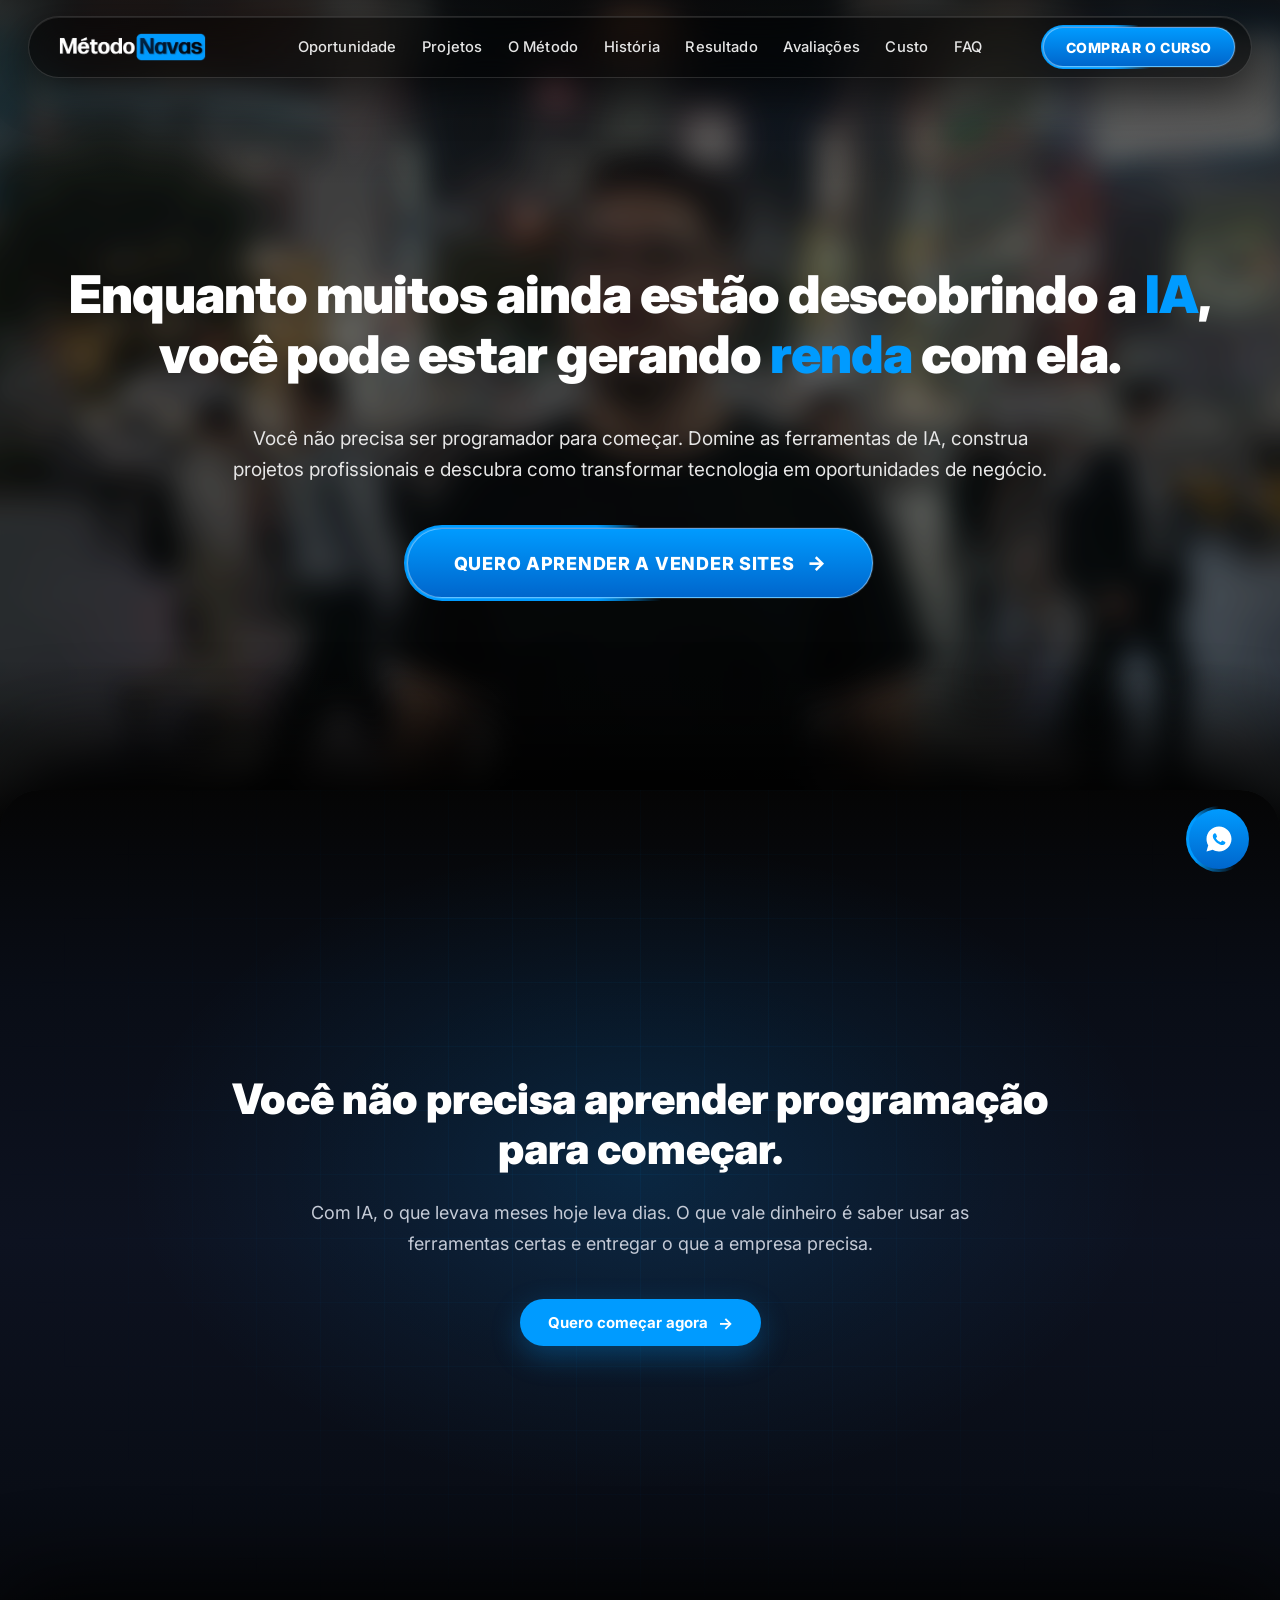
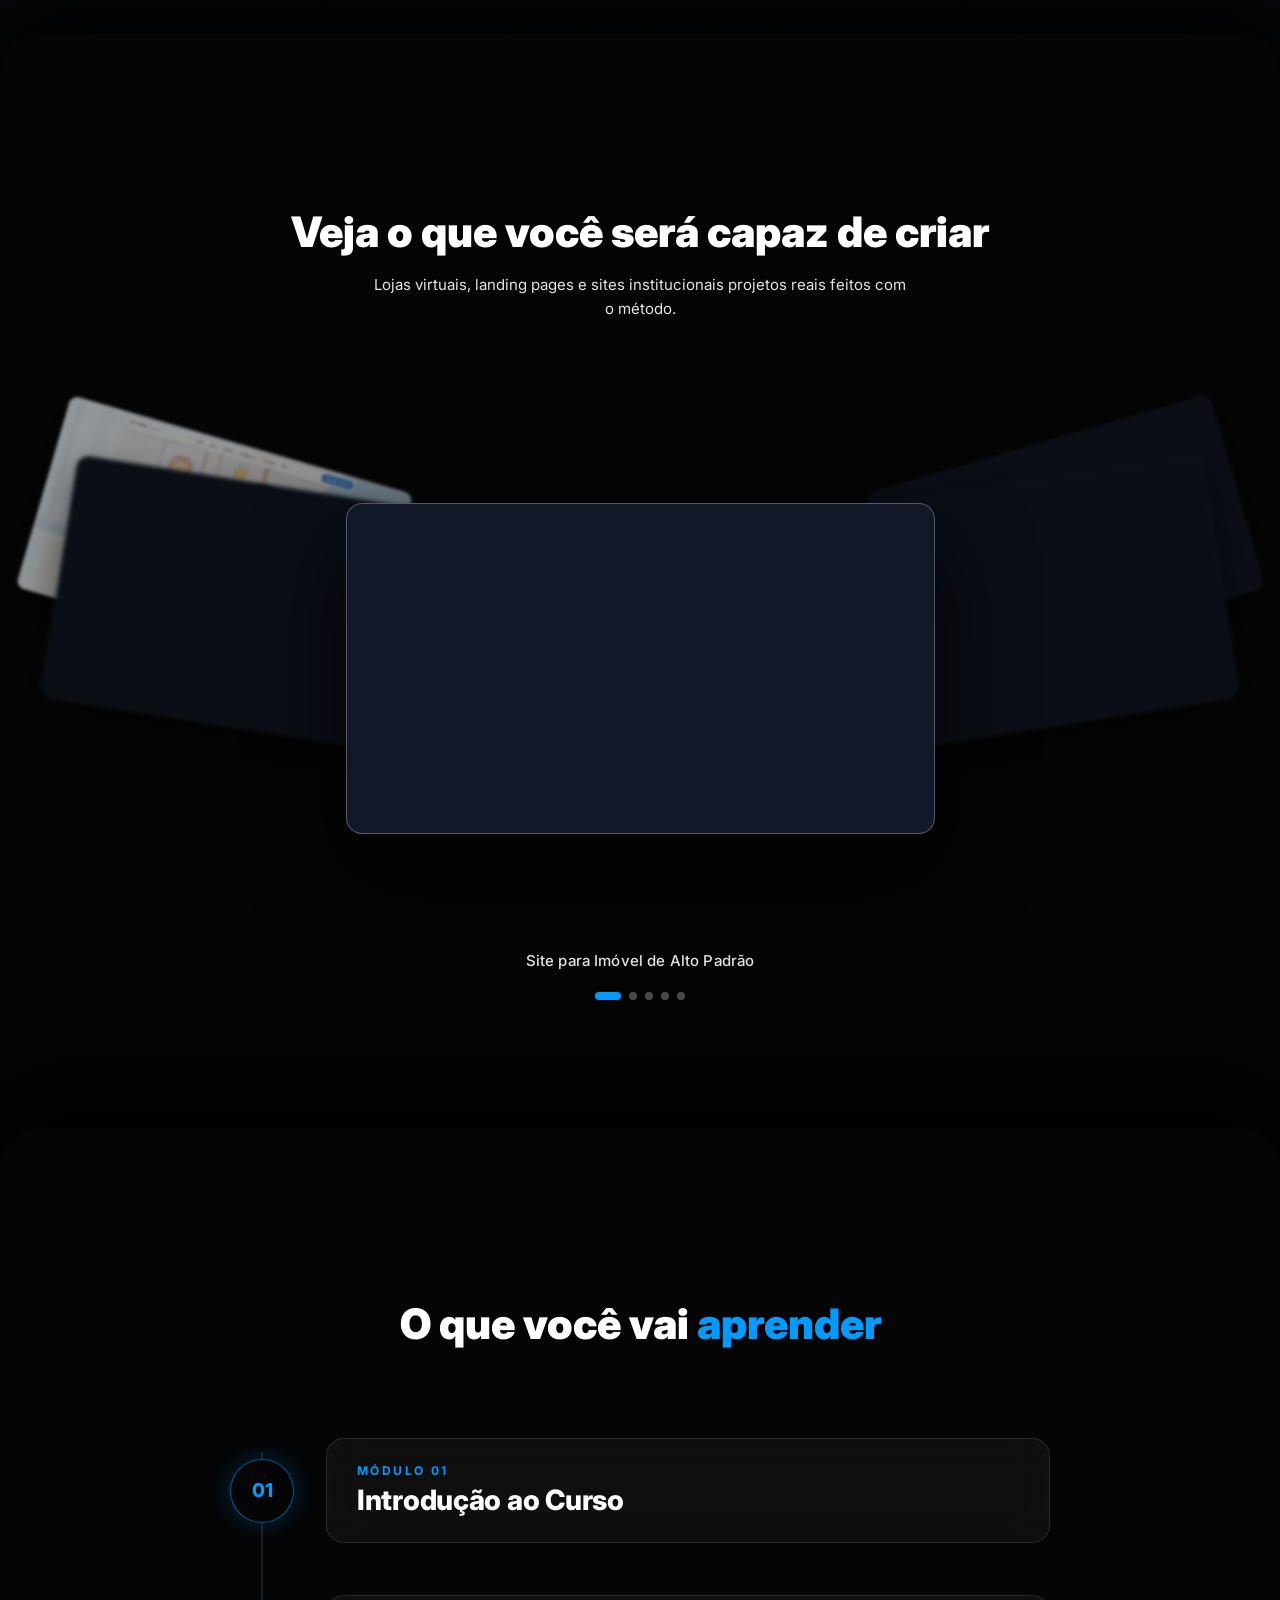
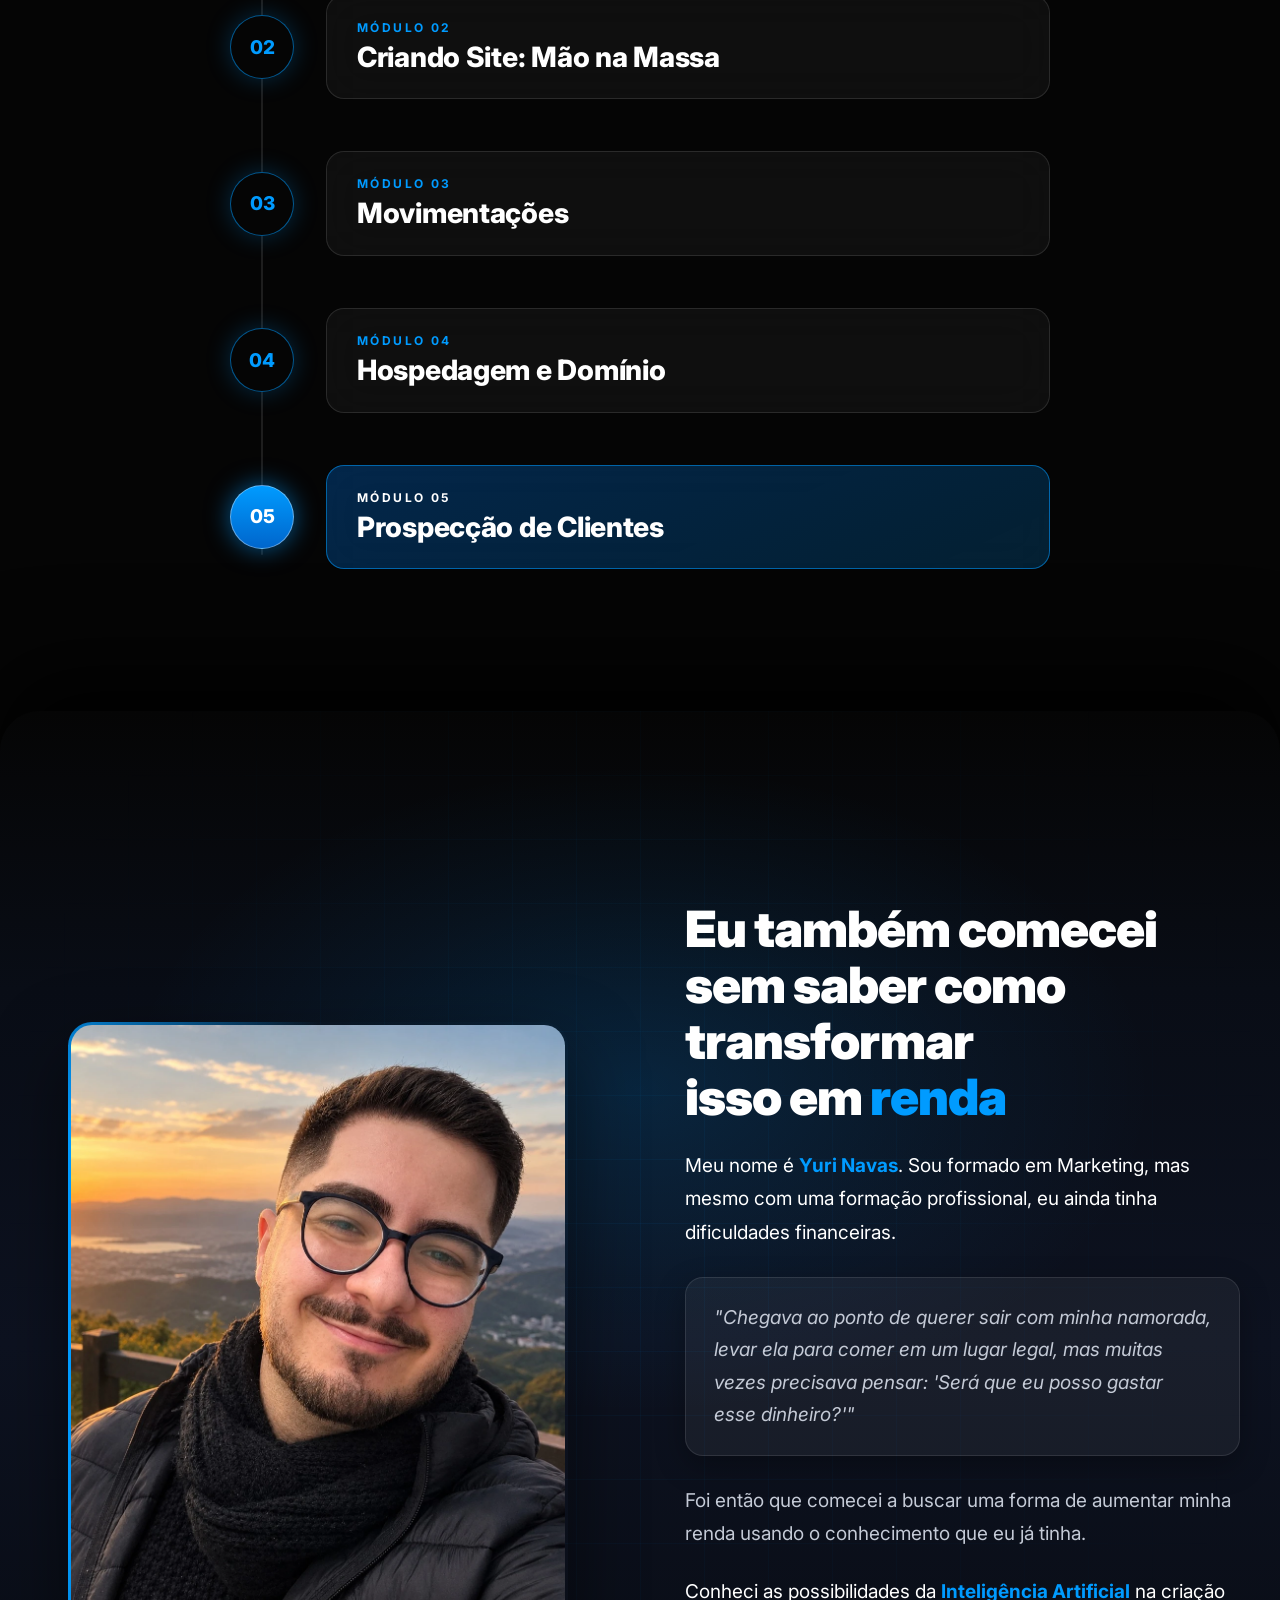
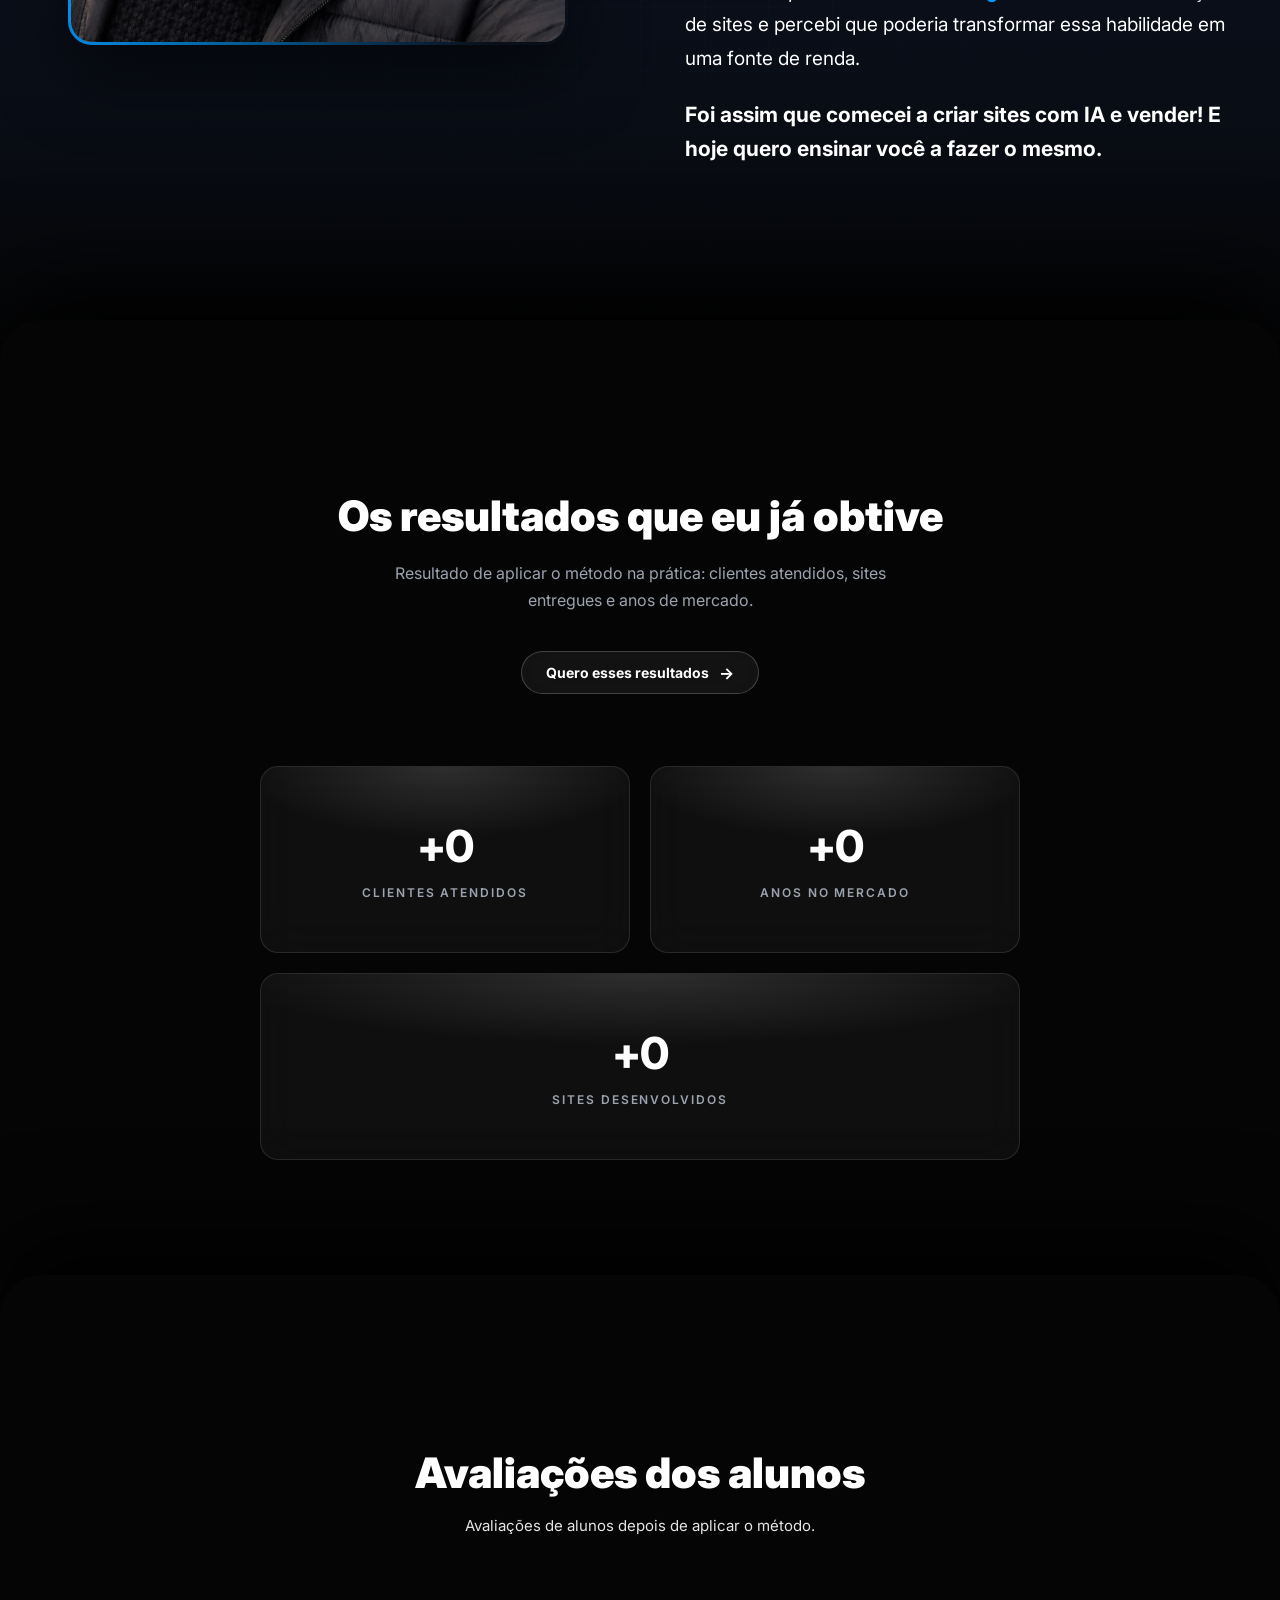
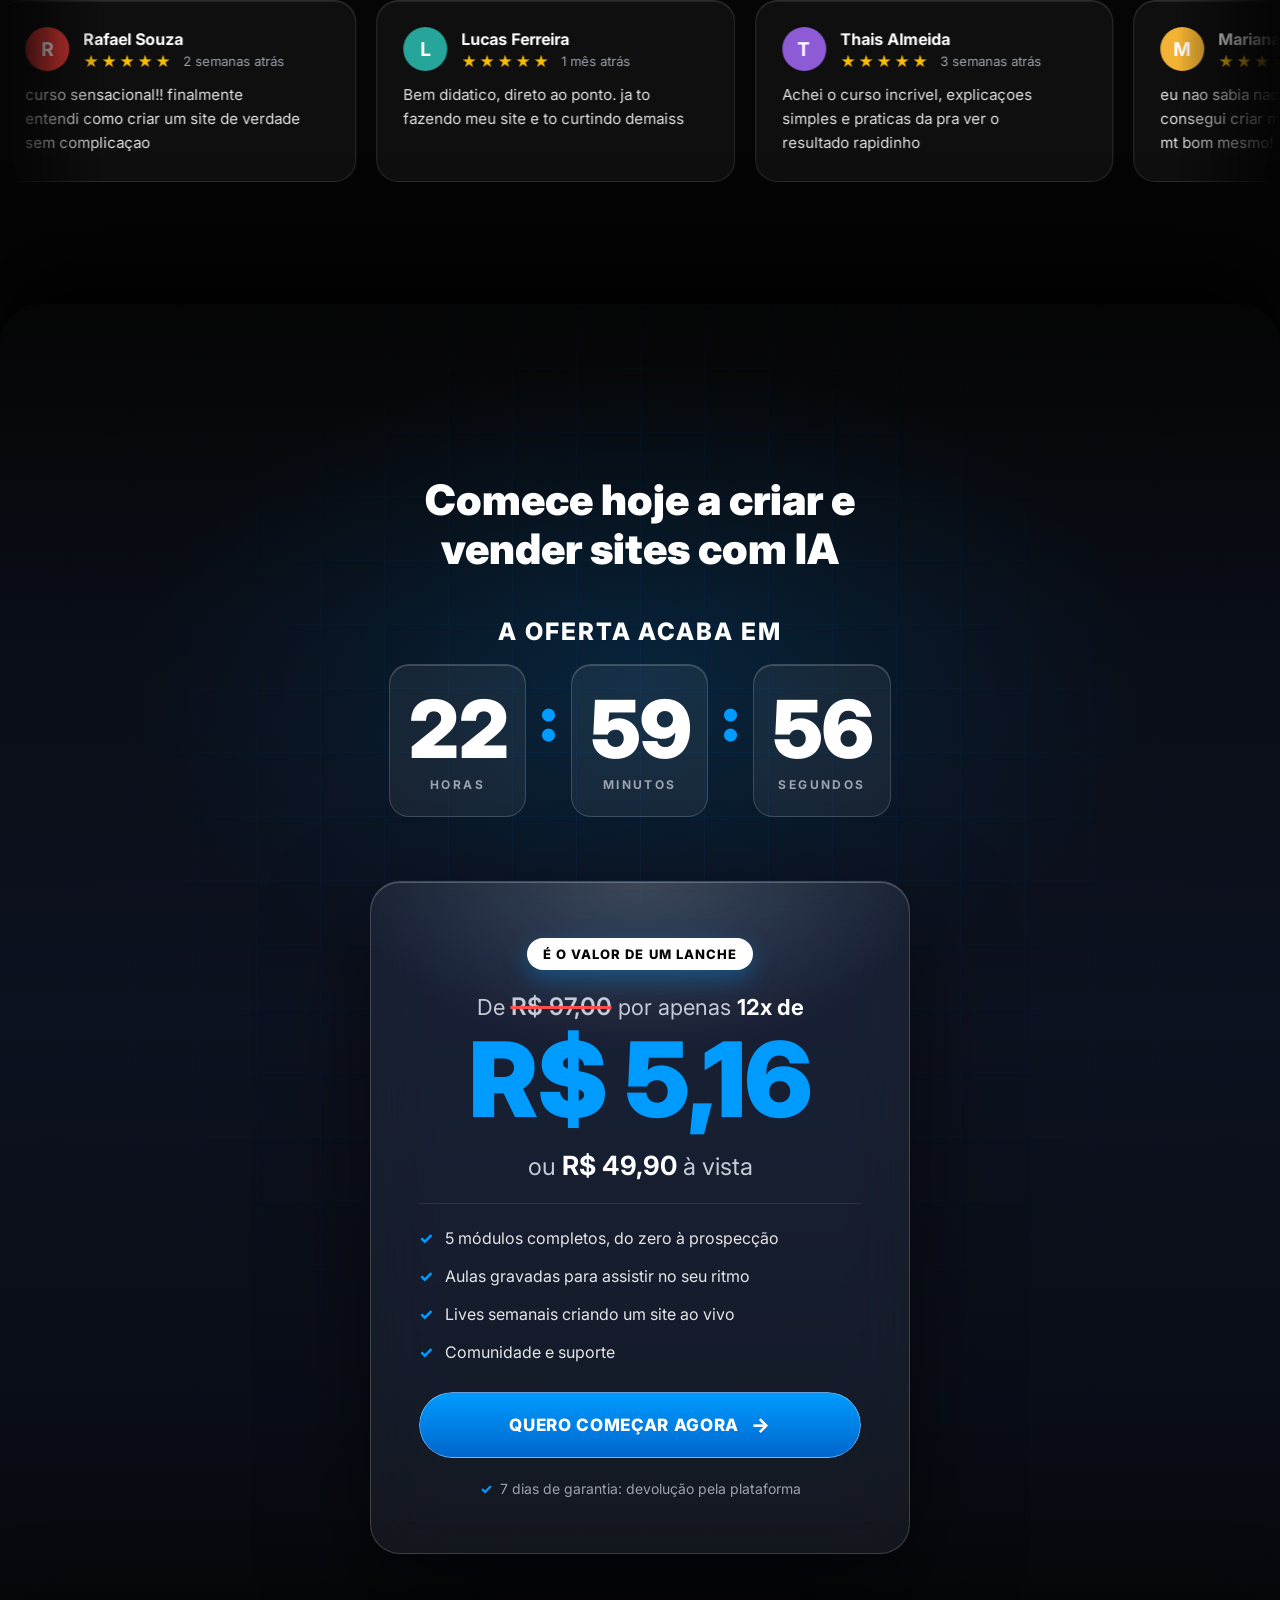
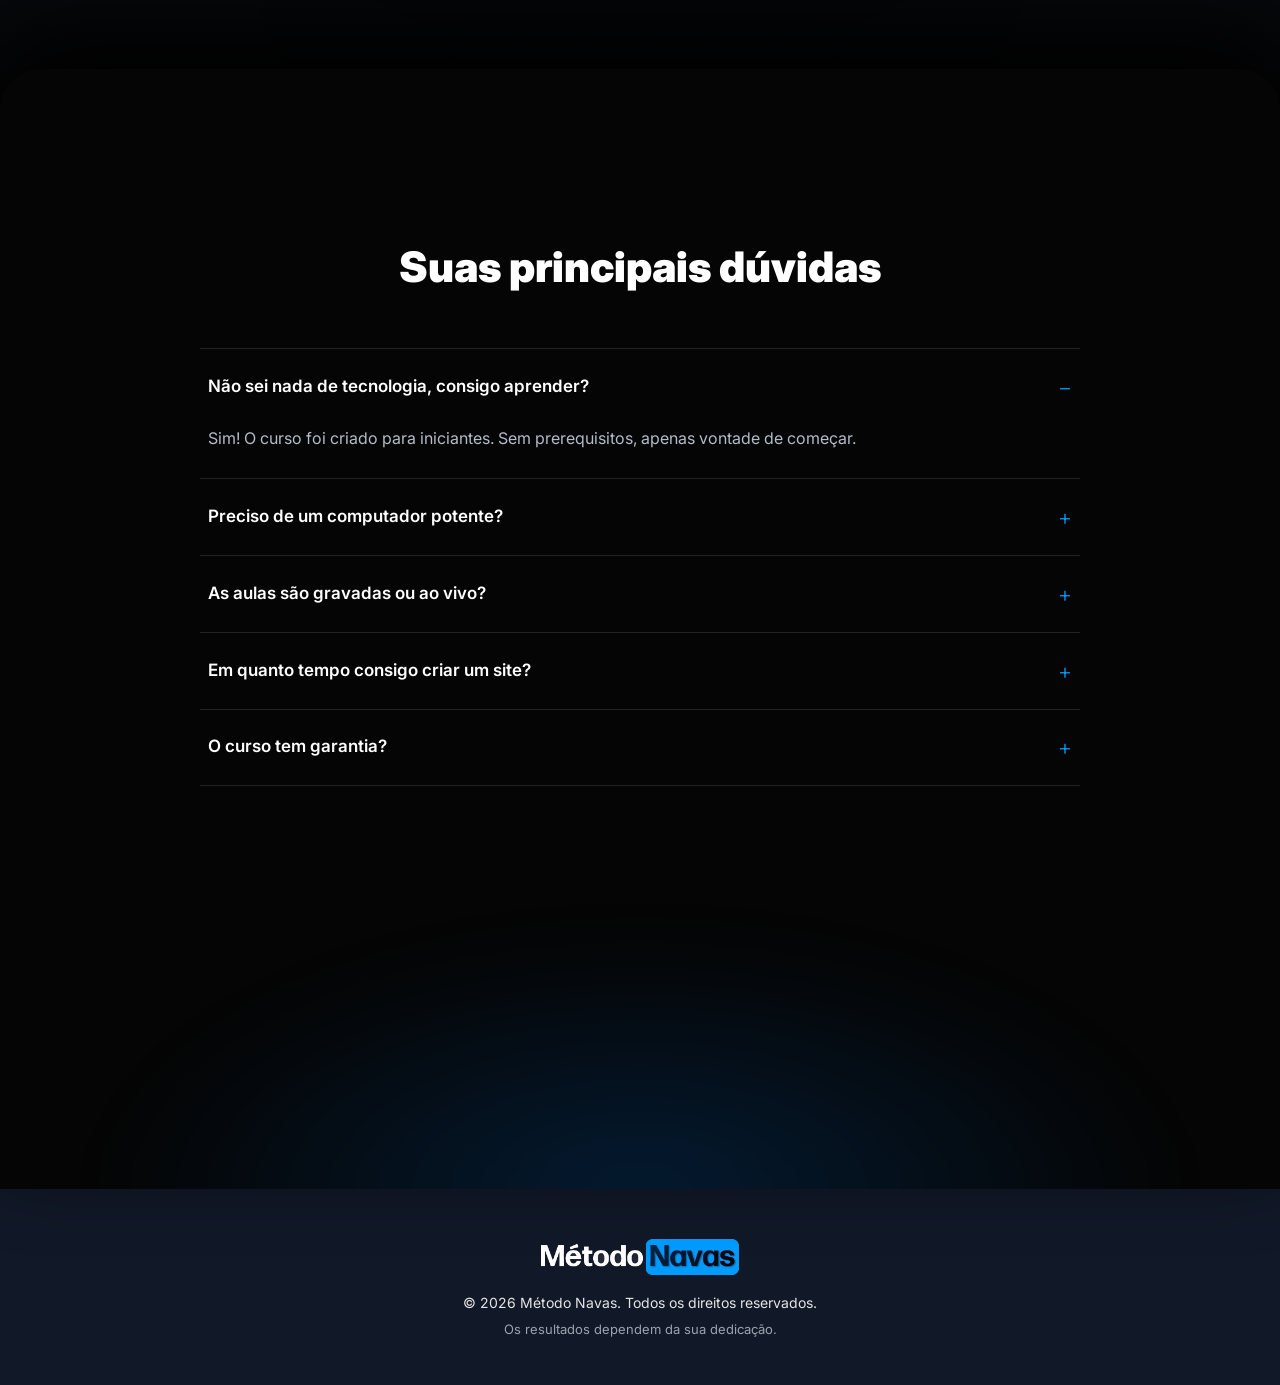
==== commit 441bb390: "Add files via upload" ====
--- a/index.html
+++ b/index.html
@@ -36,13 +36,13 @@
     </button>
 
     <nav class="nav" aria-label="Navegação principal">
-      <a class="nav__link" href="#numeros" data-nav="numeros">Estatística</a>
       <a class="nav__link" href="#oportunidade" data-nav="oportunidade">Oportunidade</a>
+      <a class="nav__link" href="#projetos" data-nav="projetos">Projetos</a>
       <a class="nav__link" href="#metodo" data-nav="metodo">O Método</a>
       <a class="nav__link" href="#historia" data-nav="historia">História</a>
-      <a class="nav__link" href="#projetos" data-nav="projetos">Projetos</a>
-      <a class="nav__link" href="#depoimentos" data-nav="depoimentos">Feedbacks</a>
-      <a class="nav__link" href="#preco" data-nav="preco">Preço</a>
+      <a class="nav__link" href="#numeros" data-nav="numeros">Resultado</a>
+      <a class="nav__link" href="#depoimentos" data-nav="depoimentos">Avaliações</a>
+      <a class="nav__link" href="#preco" data-nav="preco">Custo</a>
       <a class="nav__link" href="#faq" data-nav="faq">FAQ</a>
       <span class="nav__indicator" aria-hidden="true"></span>
     </nav>
@@ -54,12 +54,12 @@
     </div>
 
     <div class="mobile-menu" id="mobile-menu">
-      <a href="#numeros">Estatística</a>
       <a href="#oportunidade">Oportunidade</a>
+      <a href="#projetos">Projetos</a>
       <a href="#metodo">O Método</a>
       <a href="#historia">História</a>
-      <a href="#projetos">Projetos</a>
-      <a href="#depoimentos">Feedbacks</a>
+      <a href="#numeros">Resultado</a>
+      <a href="#depoimentos">Depoimentos</a>
       <a href="#preco">Preço</a>
       <a href="#faq">FAQ</a>
     </div>
@@ -89,103 +89,14 @@
     </div>
   </section>
 
-  <!-- ===================== NÚMEROS ===================== -->
-  <section id="numeros" class="section section--dark section--numeros">
-    <p class="eyebrow">Estatística do método</p>
-    <h2 class="section-title section-title--numeros">O que já foi construído<br>com esse processo.</h2>
-    <p class="section-text section-text--numeros">Resultado de aplicar o método na prática: clientes atendidos, sites entregues e anos de mercado.</p>
-    <div class="numeros__cta">
-      <a class="btn btn--glass" href="#projetos">Quero esses resultados <span class="btn__arrow btn__arrow--sm">→</span></a>
-    </div>
-    <div class="stats">
-      <div class="stat-card glass">
-        <p class="stat-card__value" data-count="280" data-pre="+" data-suf="">+0</p>
-        <p class="stat-card__label">Clientes atendidos</p>
-      </div>
-      <div class="stat-card glass">
-        <p class="stat-card__value" data-count="2" data-pre="+" data-suf="">+0</p>
-        <p class="stat-card__label">Anos no mercado</p>
-      </div>
-      <div class="stat-card stat-card--wide glass">
-        <p class="stat-card__value" data-count="200" data-pre="+" data-suf="">+0</p>
-        <p class="stat-card__label">Sites desenvolvidos</p>
-      </div>
-    </div>
-  </section>
-
   <!-- ===================== OPORTUNIDADE ===================== -->
-  <section id="oportunidade" class="section section--gradient section--oportunidade" data-nocard="1">
-    <div class="section-glow" aria-hidden="true"></div>
+  <section id="oportunidade" class="section section--fade section--oportunidade" data-nocard="1">
+    <div class="section-glow section-glow--soft" aria-hidden="true"></div>
     <div class="section-grid" aria-hidden="true"></div>
     <h2 class="section-title section-title--oportunidade">Você não precisa aprender programação para começar.</h2>
     <p class="oportunidade__text">Com IA, o que levava meses hoje leva dias. O que vale dinheiro é saber usar as ferramentas certas e entregar o que a empresa precisa.</p>
     <div class="oportunidade__cta">
       <a class="btn btn--solid" href="#preco">Quero começar agora <span class="btn__arrow btn__arrow--sm">→</span></a>
-    </div>
-  </section>
-
-  <!-- ===================== O MÉTODO ===================== -->
-  <section id="metodo" class="section section--dark section--metodo" data-nocard="1">
-    <h2 class="section-title section-title--metodo">O que você vai <span class="text-blue">aprender</span></h2>
-
-    <div class="timeline" data-tl="1">
-      <div class="timeline__line" aria-hidden="true"><div class="timeline__fill" data-tl-fill="1"></div></div>
-
-      <div class="timeline__row" data-tl-row="1">
-        <div class="timeline__dot" data-tl-dot="1">01</div>
-        <div class="timeline__card" data-tl-card="1">
-          <span class="timeline__label">Módulo 01</span>
-          <h3 class="timeline__title">Introdução ao Curso</h3>
-        </div>
-      </div>
-      <div class="timeline__row" data-tl-row="1">
-        <div class="timeline__dot" data-tl-dot="1">02</div>
-        <div class="timeline__card" data-tl-card="1">
-          <span class="timeline__label">Módulo 02</span>
-          <h3 class="timeline__title">Criando Site: Mão na Massa</h3>
-        </div>
-      </div>
-      <div class="timeline__row" data-tl-row="1">
-        <div class="timeline__dot" data-tl-dot="1">03</div>
-        <div class="timeline__card" data-tl-card="1">
-          <span class="timeline__label">Módulo 03</span>
-          <h3 class="timeline__title">Movimentações</h3>
-        </div>
-      </div>
-      <div class="timeline__row" data-tl-row="1">
-        <div class="timeline__dot" data-tl-dot="1">04</div>
-        <div class="timeline__card" data-tl-card="1">
-          <span class="timeline__label">Módulo 04</span>
-          <h3 class="timeline__title">Hospedagem e Domínio</h3>
-        </div>
-      </div>
-      <div class="timeline__row" data-tl-row="1">
-        <div class="timeline__dot timeline__dot--active" data-tl-dot="1">05</div>
-        <div class="timeline__card timeline__card--active" data-tl-card="1">
-          <span class="timeline__label timeline__label--white">Módulo 05</span>
-          <h3 class="timeline__title">Prospecção de Clientes</h3>
-        </div>
-      </div>
-    </div>
-  </section>
-
-  <!-- ===================== MINHA HISTÓRIA ===================== -->
-  <section id="historia" class="section section--gradient section--historia" data-nocard="1">
-    <div class="section-glow" aria-hidden="true"></div>
-    <div class="section-grid" aria-hidden="true"></div>
-    <div class="historia__photo-wrap">
-      <div class="historia__photo neon-border neon-border--photo">
-        <img src="assets/images/sobre/yuri-navas.webp" alt="Yuri Navas">
-      </div>
-    </div>
-    <div class="historia__content">
-      <p class="eyebrow eyebrow--label">Minha história</p>
-      <h2 class="historia__title">Eu também comecei sem saber como transformar isso em <span class="text-blue">renda</span></h2>
-      <p class="historia__text historia__text--white">Meu nome é <span class="text-highlight">Yuri Navas</span>. Sou formado em Marketing, mas mesmo com uma formação profissional, eu ainda tinha dificuldades financeiras.</p>
-      <blockquote class="historia__quote">"Chegava ao ponto de querer sair com minha namorada, levar ela para comer em um lugar legal, mas muitas vezes precisava pensar: 'Será que eu posso gastar esse dinheiro?'"</blockquote>
-      <p class="historia__text">Foi então que comecei a buscar uma forma de aumentar minha renda usando o conhecimento que eu já tinha.</p>
-      <p class="historia__text historia__text--white">Conheci as possibilidades da <span class="text-highlight">Inteligência Artificial</span> na criação de sites e percebi que poderia transformar essa habilidade em uma fonte de renda.</p>
-      <p class="historia__text historia__text--bold">Foi assim que comecei a criar sites com IA e vender! E hoje quero ensinar você a fazer o mesmo.</p>
     </div>
   </section>
 
@@ -230,9 +141,96 @@
     </div>
   </section>
 
+  <!-- ===================== O MÉTODO ===================== -->
+  <section id="metodo" class="section section--dark section--metodo" data-nocard="1">
+    <h2 class="section-title section-title--metodo">O que você vai <span class="text-blue">aprender</span></h2>
+
+    <div class="timeline" data-tl="1">
+      <div class="timeline__line" aria-hidden="true"><div class="timeline__fill" data-tl-fill="1"></div></div>
+
+      <div class="timeline__row" data-tl-row="1">
+        <div class="timeline__dot" data-tl-dot="1">01</div>
+        <div class="timeline__card" data-tl-card="1">
+          <span class="timeline__label">Módulo 01</span>
+          <h3 class="timeline__title">Introdução ao Curso</h3>
+        </div>
+      </div>
+      <div class="timeline__row" data-tl-row="1">
+        <div class="timeline__dot" data-tl-dot="1">02</div>
+        <div class="timeline__card" data-tl-card="1">
+          <span class="timeline__label">Módulo 02</span>
+          <h3 class="timeline__title">Criando Site: Mão na Massa</h3>
+        </div>
+      </div>
+      <div class="timeline__row" data-tl-row="1">
+        <div class="timeline__dot" data-tl-dot="1">03</div>
+        <div class="timeline__card" data-tl-card="1">
+          <span class="timeline__label">Módulo 03</span>
+          <h3 class="timeline__title">Movimentações</h3>
+        </div>
+      </div>
+      <div class="timeline__row" data-tl-row="1">
+        <div class="timeline__dot" data-tl-dot="1">04</div>
+        <div class="timeline__card" data-tl-card="1">
+          <span class="timeline__label">Módulo 04</span>
+          <h3 class="timeline__title">Hospedagem e Domínio</h3>
+        </div>
+      </div>
+      <div class="timeline__row" data-tl-row="1">
+        <div class="timeline__dot timeline__dot--active" data-tl-dot="1">05</div>
+        <div class="timeline__card timeline__card--active" data-tl-card="1">
+          <span class="timeline__label timeline__label--white">Módulo 05</span>
+          <h3 class="timeline__title">Prospecção de Clientes</h3>
+        </div>
+      </div>
+    </div>
+  </section>
+
+  <!-- ===================== MINHA HISTÓRIA ===================== -->
+  <section id="historia" class="section section--fade section--historia" data-nocard="1">
+    <div class="section-glow section-glow--soft" aria-hidden="true"></div>
+    <div class="section-grid" aria-hidden="true"></div>
+    <div class="historia__photo-wrap">
+      <div class="historia__photo neon-border neon-border--photo">
+        <img src="assets/images/sobre/yuri-navas.webp" alt="Yuri Navas">
+      </div>
+    </div>
+    <div class="historia__content">
+      <h2 class="historia__title">Eu também comecei sem saber como transformar isso em <span class="text-blue">renda</span></h2>
+      <p class="historia__text historia__text--white">Meu nome é <span class="text-highlight">Yuri Navas</span>. Sou formado em Marketing, mas mesmo com uma formação profissional, eu ainda tinha dificuldades financeiras.</p>
+      <blockquote class="historia__quote">"Chegava ao ponto de querer sair com minha namorada, levar ela para comer em um lugar legal, mas muitas vezes precisava pensar: 'Será que eu posso gastar esse dinheiro?'"</blockquote>
+      <p class="historia__text">Foi então que comecei a buscar uma forma de aumentar minha renda usando o conhecimento que eu já tinha.</p>
+      <p class="historia__text historia__text--white">Conheci as possibilidades da <span class="text-highlight">Inteligência Artificial</span> na criação de sites e percebi que poderia transformar essa habilidade em uma fonte de renda.</p>
+      <p class="historia__text historia__text--bold">Foi assim que comecei a criar sites com IA e vender! E hoje quero ensinar você a fazer o mesmo.</p>
+    </div>
+  </section>
+
+  <!-- ===================== NÚMEROS ===================== -->
+  <section id="numeros" class="section section--dark section--numeros">
+    <h2 class="section-title section-title--numeros">Os resultados que eu já obtive</h2>
+    <p class="section-text section-text--numeros">Resultado de aplicar o método na prática: clientes atendidos, sites entregues e anos de mercado.</p>
+    <div class="numeros__cta">
+      <a class="btn btn--glass" href="#projetos">Quero esses resultados <span class="btn__arrow btn__arrow--sm">→</span></a>
+    </div>
+    <div class="stats">
+      <div class="stat-card glass">
+        <p class="stat-card__value" data-count="280" data-pre="+" data-suf="">+0</p>
+        <p class="stat-card__label">Clientes atendidos</p>
+      </div>
+      <div class="stat-card glass">
+        <p class="stat-card__value" data-count="2" data-pre="+" data-suf="">+0</p>
+        <p class="stat-card__label">Anos no mercado</p>
+      </div>
+      <div class="stat-card stat-card--wide glass">
+        <p class="stat-card__value" data-count="200" data-pre="+" data-suf="">+0</p>
+        <p class="stat-card__label">Sites desenvolvidos</p>
+      </div>
+    </div>
+  </section>
+
   <!-- ===================== DEPOIMENTOS ===================== -->
   <section id="depoimentos" class="section section--dark section--depoimentos">
-    <h2 class="section-title section-title--center">Histórias de quem já começou</h2>
+    <h2 class="section-title section-title--center">Avaliações dos alunos</h2>
     <p class="section-lead">Avaliações de alunos depois de aplicar o método.</p>
 
     <div class="reviews" data-rv="1">
@@ -357,12 +355,11 @@
   </section>
 
   <!-- ===================== PREÇO ===================== -->
-  <section id="preco" class="section section--preco">
-    <div class="preco__glow" aria-hidden="true"></div>
+  <section id="preco" class="section section--fade section--preco" data-nocard="1">
+    <div class="section-glow section-glow--soft" aria-hidden="true"></div>
     <div class="preco__grid" aria-hidden="true"></div>
 
-    <p class="eyebrow eyebrow--relative">Investimento</p>
-    <h2 class="section-title section-title--preco">Acesso completo ao Método Navas</h2>
+    <h2 class="section-title section-title--preco">Comece hoje a criar e vender sites com IA</h2>
 
     <div class="countdown">
       <p class="countdown__title">A oferta acaba em</p>
@@ -408,9 +405,8 @@
   </section>
 
   <!-- ===================== FAQ ===================== -->
-  <section id="faq" class="section section--gradient section--faq">
-    <div class="section-glow" aria-hidden="true"></div>
-    <div class="section-grid" aria-hidden="true"></div>
+  <section id="faq" class="section section--dark section--faq">
+    <div class="faq__glow" aria-hidden="true"></div>
     <h2 class="section-title section-title--faq">Suas principais dúvidas</h2>
     <div class="faq">
       <div class="faq__item is-open">
--- a/css/style.css
+++ b/css/style.css
@@ -35,13 +35,13 @@
   --gray-500: #B4BBC9;
 
   --gradient-blue: linear-gradient(180deg, #009BFF 0%, #0066CC 100%);
-  --gradient-section: radial-gradient(120% 120% at 50% 0%, #111827 0%, #111827 45%, #050505 100%);
+  --gradient-section: linear-gradient(180deg, #050505 0%, #090D16 22%, #0D1220 50%, #090D16 78%, #050505 100%);
   --neon-conic: conic-gradient(from 0deg, rgba(0,155,255,0) 0deg, rgba(0,155,255,0) 150deg, #009BFF 230deg, #009BFF 270deg, #009BFF 310deg, rgba(0,155,255,0) 360deg);
   --blur-glass: blur(22px) saturate(150%);
 
   --gutter: max(clamp(18px, 4vw, 32px), calc((100% - 1240px) / 2));
   --section-radius: clamp(22px, 4vw, 40px);
-  --section-shadow: 0 -34px 80px rgba(0,0,0,0.85);
+  --section-shadow: 0 -40px 90px rgba(0,0,0,0.9);
   --section-padding-y: clamp(100px, 15vw, 172px);
 
   --timeline-dot: clamp(44px, 7vw, 64px);
@@ -125,18 +125,6 @@
   color: var(--blue);
   font-weight: 700;
 }
-
-/* Rótulo pequeno acima dos títulos */
-.eyebrow {
-  margin: 0 0 20px;
-  font-size: 12px;
-  font-weight: 700;
-  letter-spacing: 0.22em;
-  text-transform: uppercase;
-  color: var(--blue);
-}
-.eyebrow--label { margin: 0; }
-.eyebrow--relative { position: relative; margin: 0 0 18px; }
 
 /* Títulos de seção */
 .section-title {
@@ -551,24 +539,21 @@
   box-shadow: var(--section-shadow);
 }
 .section--dark  { background: var(--black); border-top: none; }
-.section--gradient {
+.section--fade {
   background: var(--gradient-section);
   border-top: none;
   overflow: hidden;
 }
 
-/* Brilho azul e grade decorativa no topo das seções em degradê */
+/* Brilho azul suave e grade decorativa das seções em degradê */
 .section-glow {
   position: absolute;
   z-index: -1;
-  top: -220px;
-  left: 50%;
-  transform: translateX(-50%);
-  width: 900px;
-  max-width: 100%;
-  height: 520px;
-  background: radial-gradient(circle, rgba(0,155,255,0.35) 0%, rgba(0,155,255,0) 68%);
-  filter: blur(20px);
+  top: 0;
+  left: 0;
+  right: 0;
+  height: 900px;
+  background: radial-gradient(ellipse 50% 45% at 50% 42%, rgba(0,155,255,0.16) 0%, rgba(0,155,255,0.05) 50%, rgba(0,155,255,0) 80%);
   pointer-events: none;
 }
 .section-grid {
@@ -588,8 +573,7 @@
 /* 08. NÚMEROS
    ========================================================================== */
 .section--numeros {
-  z-index: 1;
-  margin: 0;
+  z-index: 5;
   text-align: center;
 }
 
@@ -660,7 +644,7 @@
 /* 09. OPORTUNIDADE
    ========================================================================== */
 .section--oportunidade {
-  z-index: 2;
+  z-index: 1;
   min-height: 100vh;
   display: flex;
   flex-direction: column;
@@ -692,7 +676,7 @@
 
 /* 10. O MÉTODO (TIMELINE)
    ========================================================================== */
-.section--metodo { z-index: 4; }
+.section--metodo { z-index: 3; }
 
 .section-title--metodo {
   margin: 0 0 clamp(40px, 6vw, 64px);
@@ -798,7 +782,7 @@
 /* 11. MINHA HISTÓRIA
    ========================================================================== */
 .section--historia {
-  z-index: 6;
+  z-index: 4;
   min-height: 100vh;
   display: grid;
   grid-template-columns: repeat(auto-fit, minmax(min(100%, 380px), 1fr));
@@ -880,7 +864,7 @@
 
 /* 12. PROJETOS (LEQUE)
    ========================================================================== */
-.section--projetos { z-index: 7; }
+.section--projetos { z-index: 2; }
 
 .fan {
   position: relative;
@@ -950,7 +934,7 @@
 
 /* 13. DEPOIMENTOS (AVALIAÇÕES)
    ========================================================================== */
-.section--depoimentos { z-index: 8; }
+.section--depoimentos { z-index: 6; }
 
 /* Grade usada sem JavaScript; com JS vira uma faixa rolando sozinha */
 .reviews {
@@ -1032,7 +1016,7 @@
 .review__info {
   display: flex;
   align-items: center;
-  flex-wrap: wrap;
+  flex-wrap: nowrap;
   gap: 10px;
 }
 
@@ -1045,6 +1029,7 @@
 
 .review__date {
   font-size: 13px;
+  white-space: nowrap;
   color: var(--gray-400);
 }
 
@@ -1060,22 +1045,8 @@
 /* 14. PREÇO
    ========================================================================== */
 .section--preco {
-  z-index: 9;
-  overflow: hidden;
+  z-index: 7;
   text-align: center;
-  background: radial-gradient(120% 120% at 50% 0%, #111827 0%, #111827 45%, #050505 100%);
-}
-
-.preco__glow {
-  position: absolute;
-  top: -220px;
-  left: 50%;
-  transform: translateX(-50%);
-  width: 900px;
-  height: 520px;
-  background: radial-gradient(circle, rgba(0,155,255,0.35) 0%, rgba(0,155,255,0) 68%);
-  filter: blur(20px);
-  pointer-events: none;
 }
 
 .preco__grid {
@@ -1303,7 +1274,21 @@
 
 /* 15. FAQ
    ========================================================================== */
-.section--faq { z-index: 10; }
+.section--faq { z-index: 8; overflow: hidden; }
+
+.faq__glow {
+  position: absolute;
+  z-index: -1;
+  bottom: -260px;
+  left: 50%;
+  transform: translateX(-50%);
+  width: 1100px;
+  max-width: 140%;
+  height: 520px;
+  background: radial-gradient(ellipse, rgba(0,102,204,0.22) 0%, rgba(0,102,204,0) 70%);
+  filter: blur(30px);
+  pointer-events: none;
+}
 
 .section-title--faq {
   margin: 0 0 56px;
@@ -1473,9 +1458,7 @@
 
   .stat-card__label,
   .timeline__label,
-  .countdown__label,
-  .eyebrow--label,
-  .eyebrow--relative { font-size: 13px; }
+  .countdown__label { font-size: 13px; }
 
   .section-lead { font-size: 16px; }
 
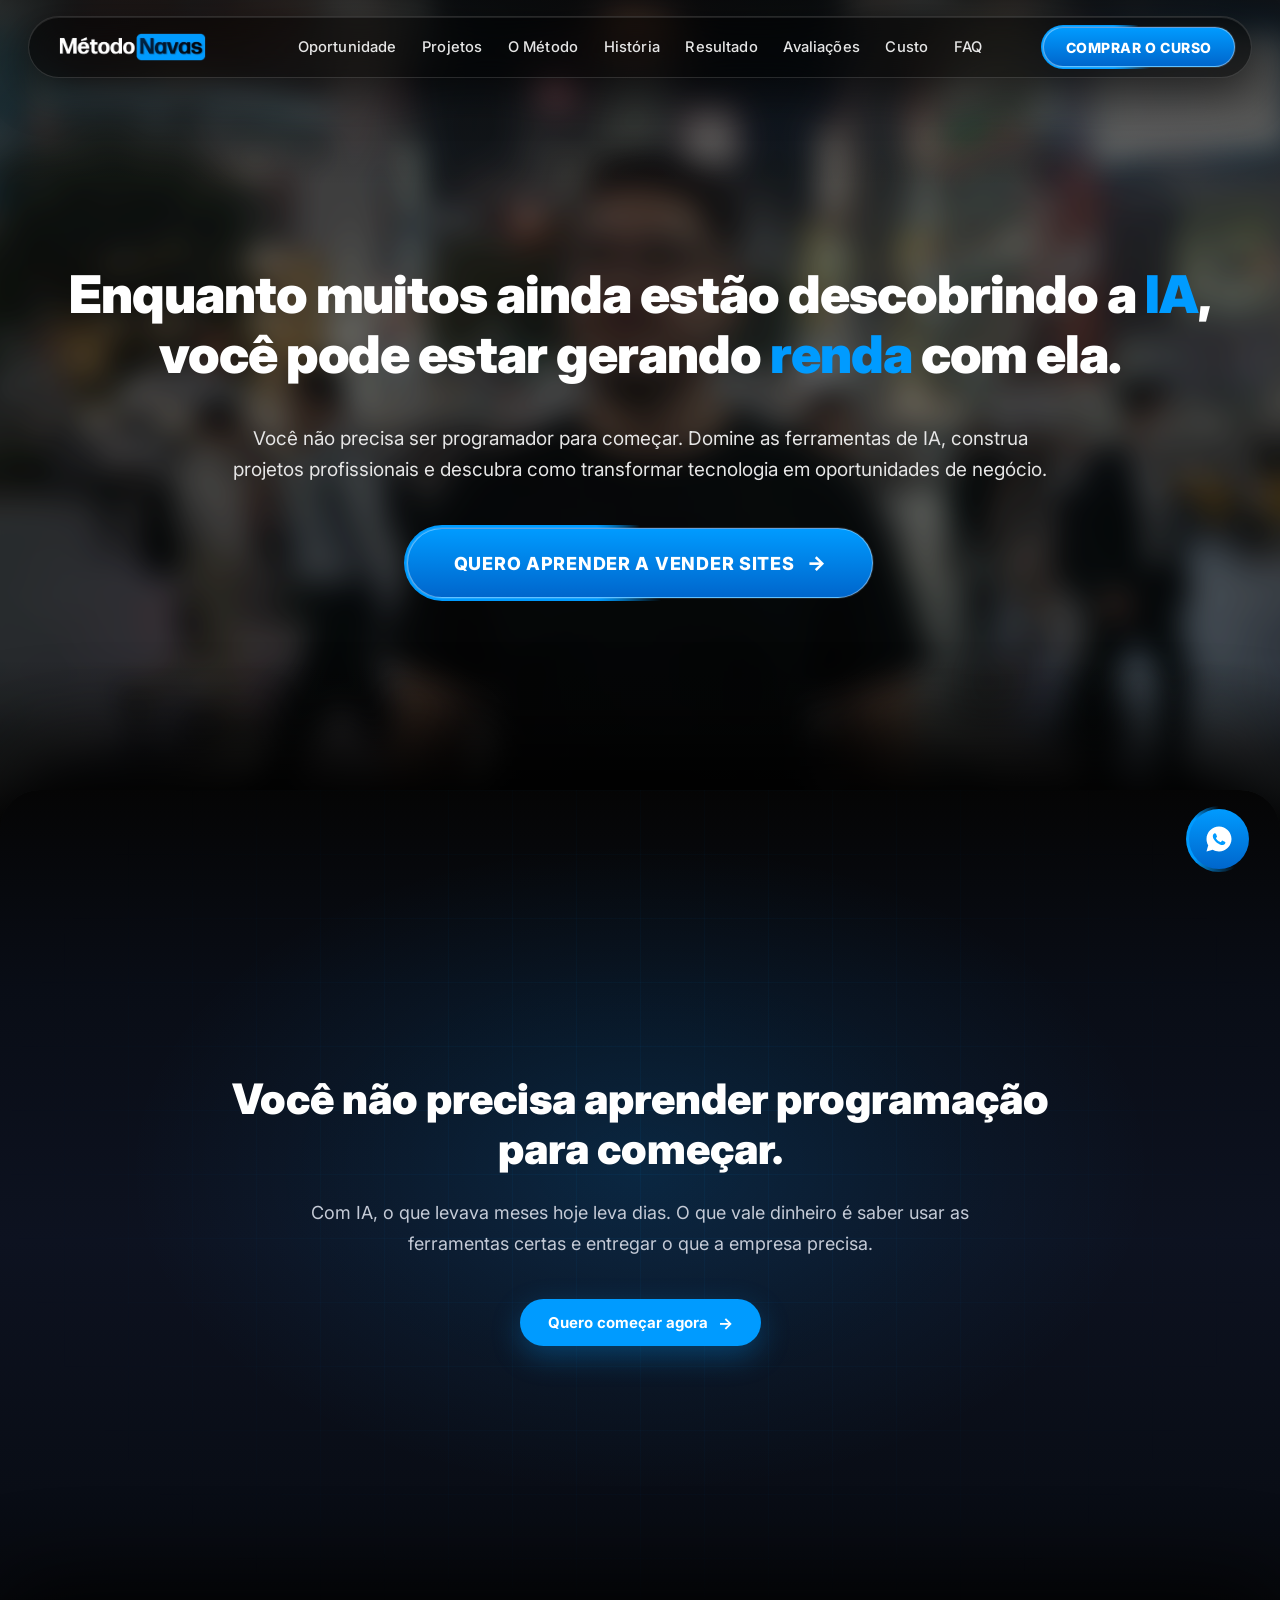
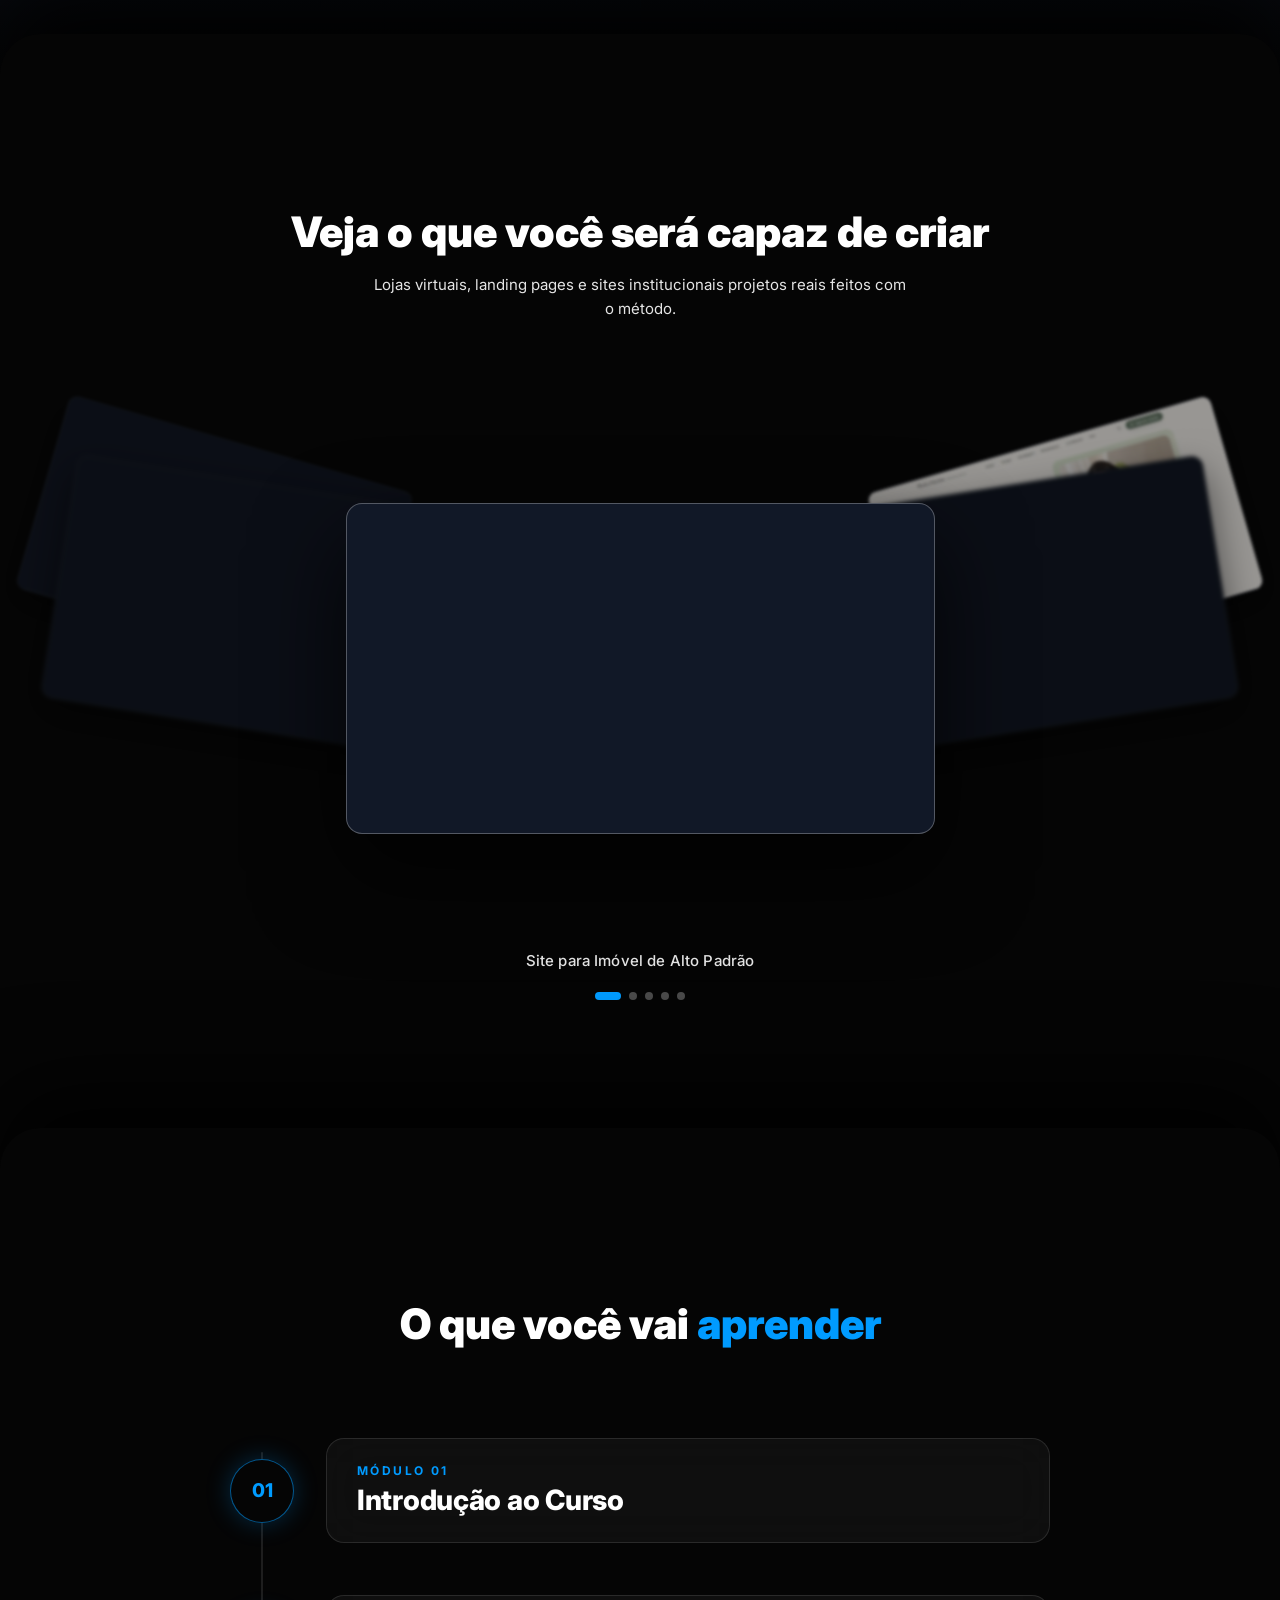
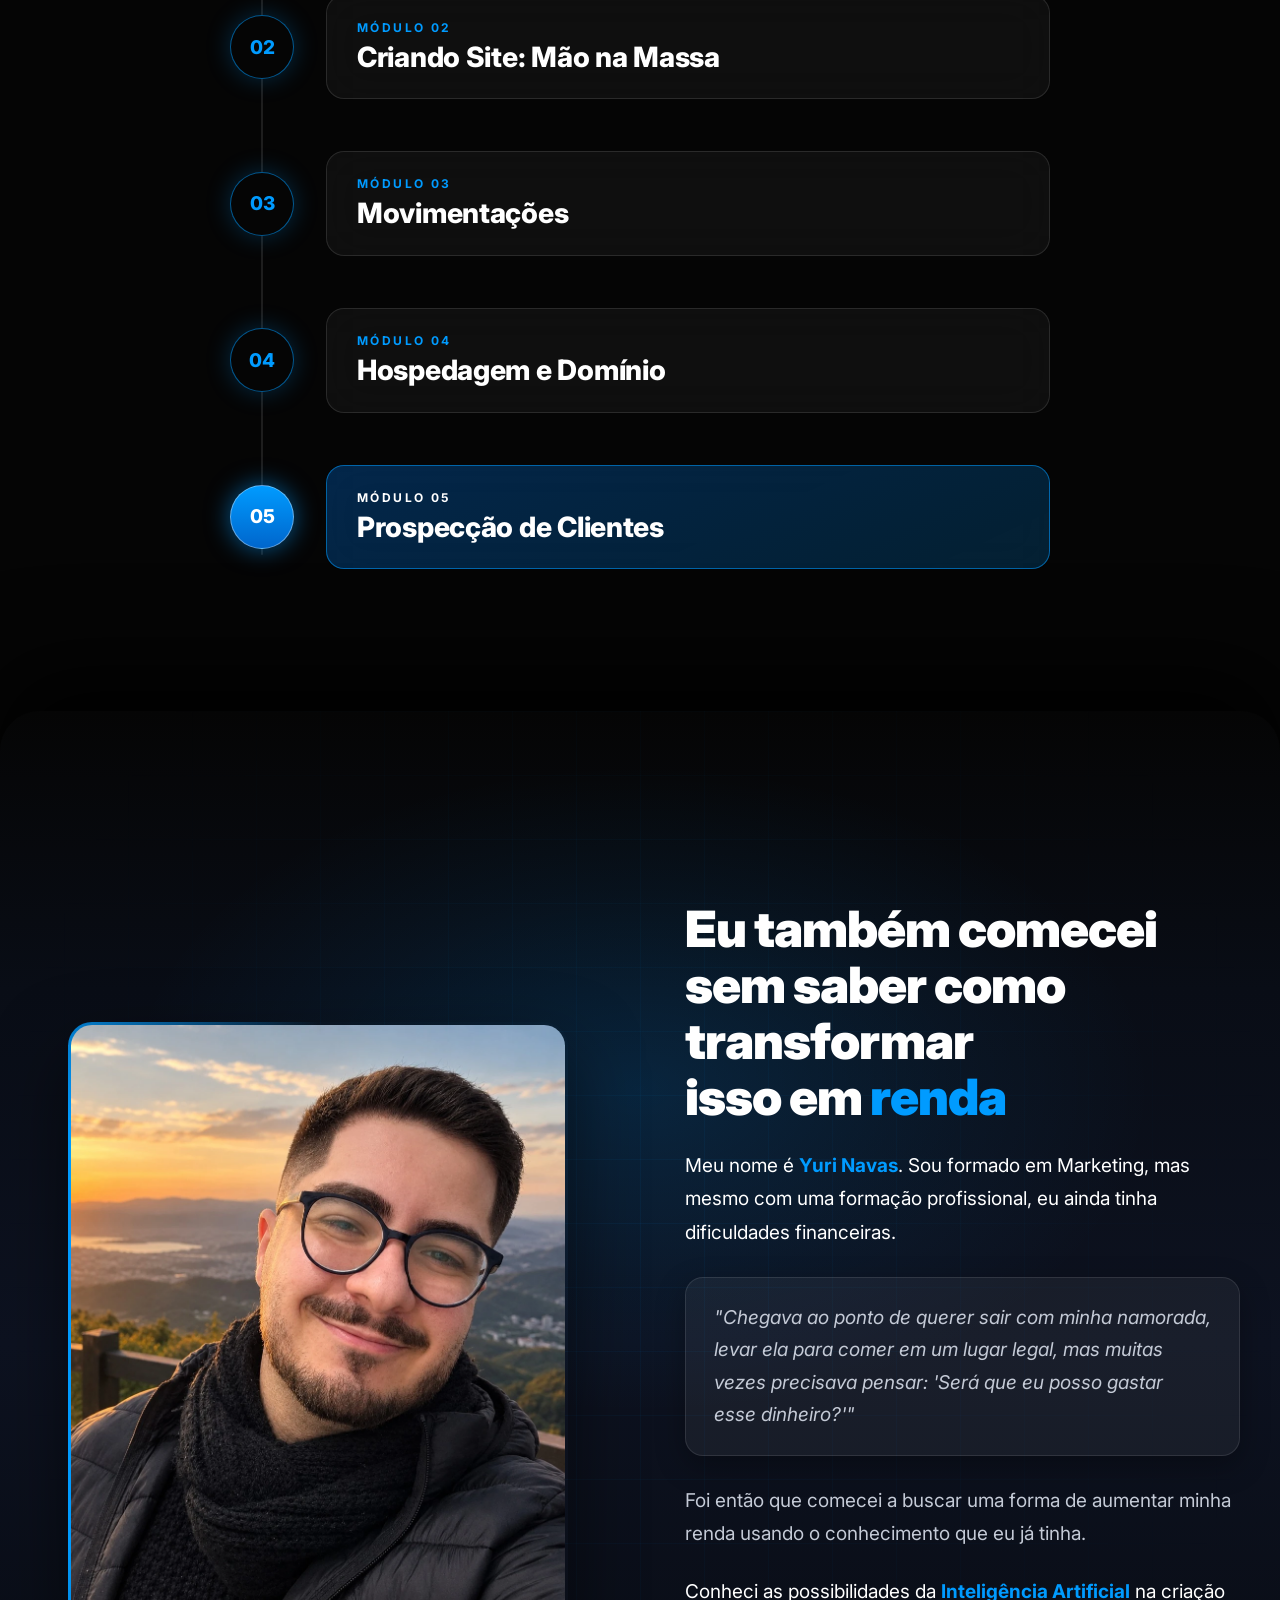
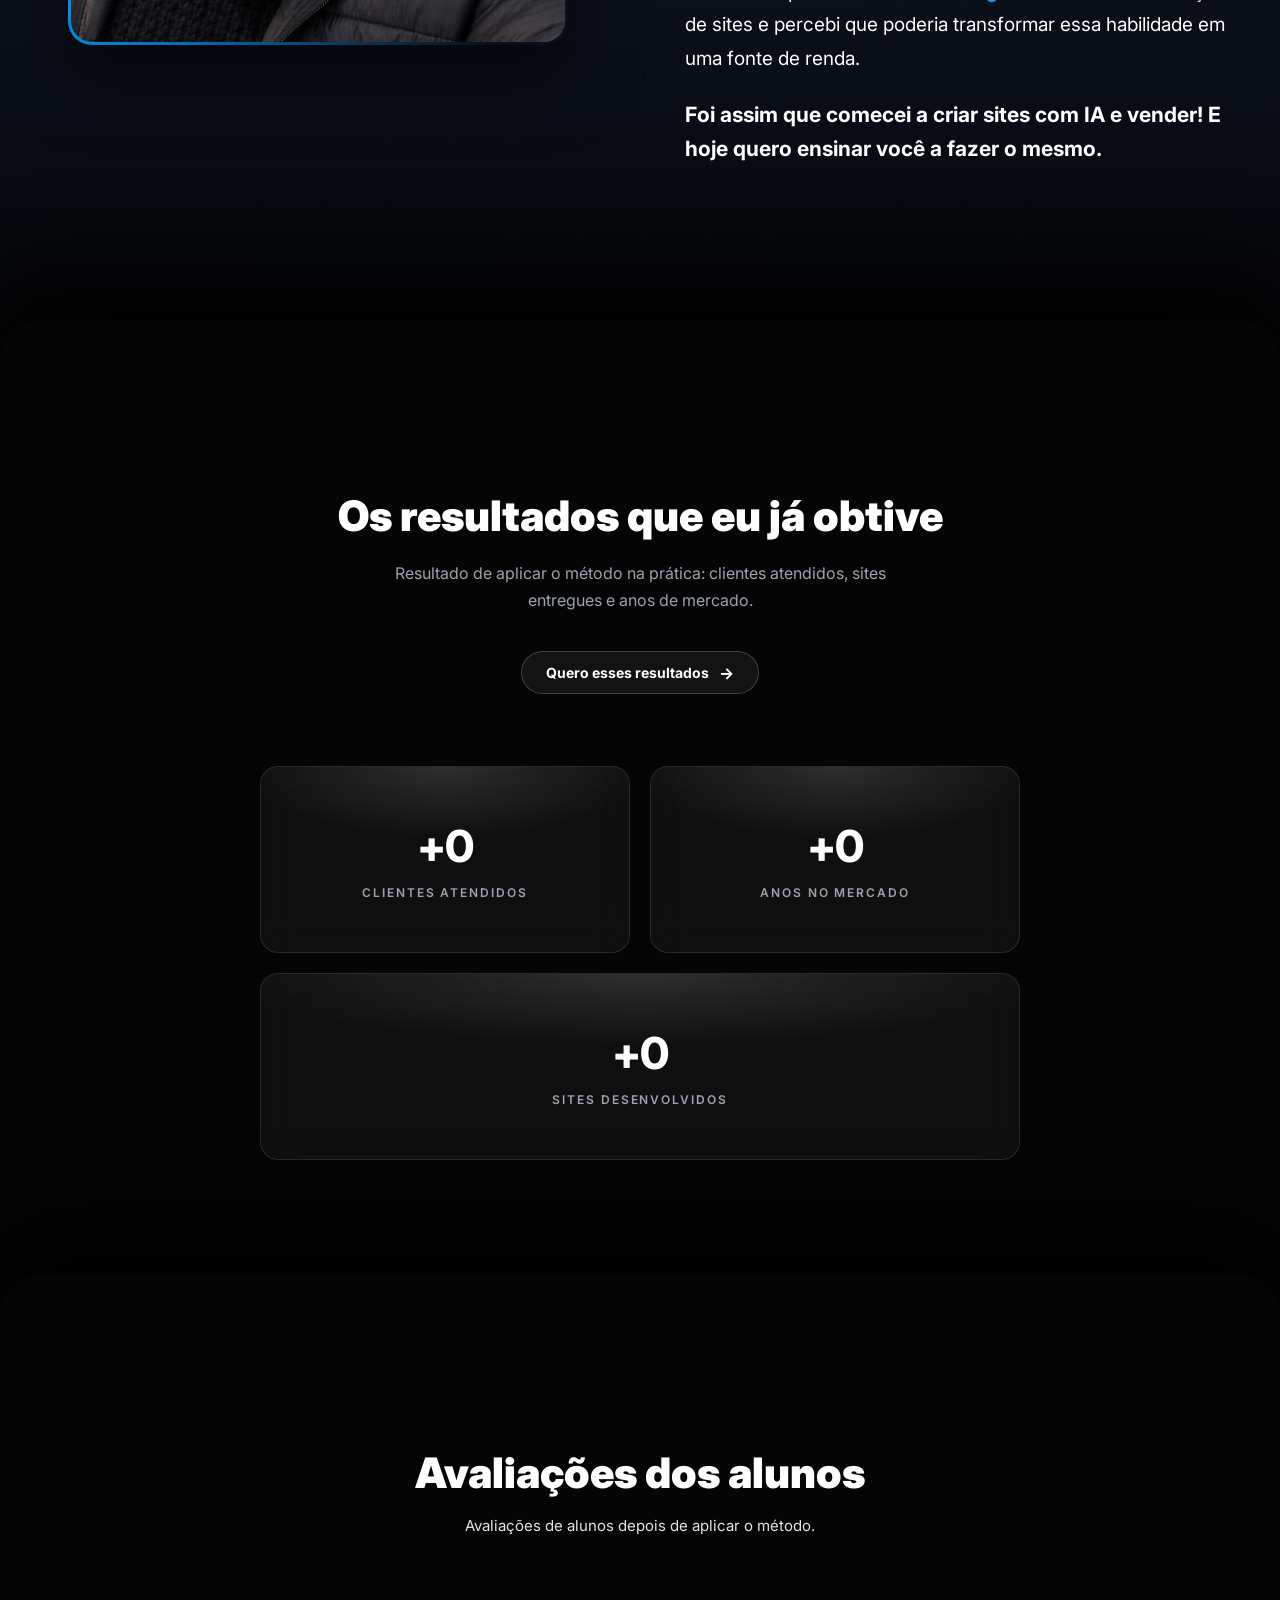
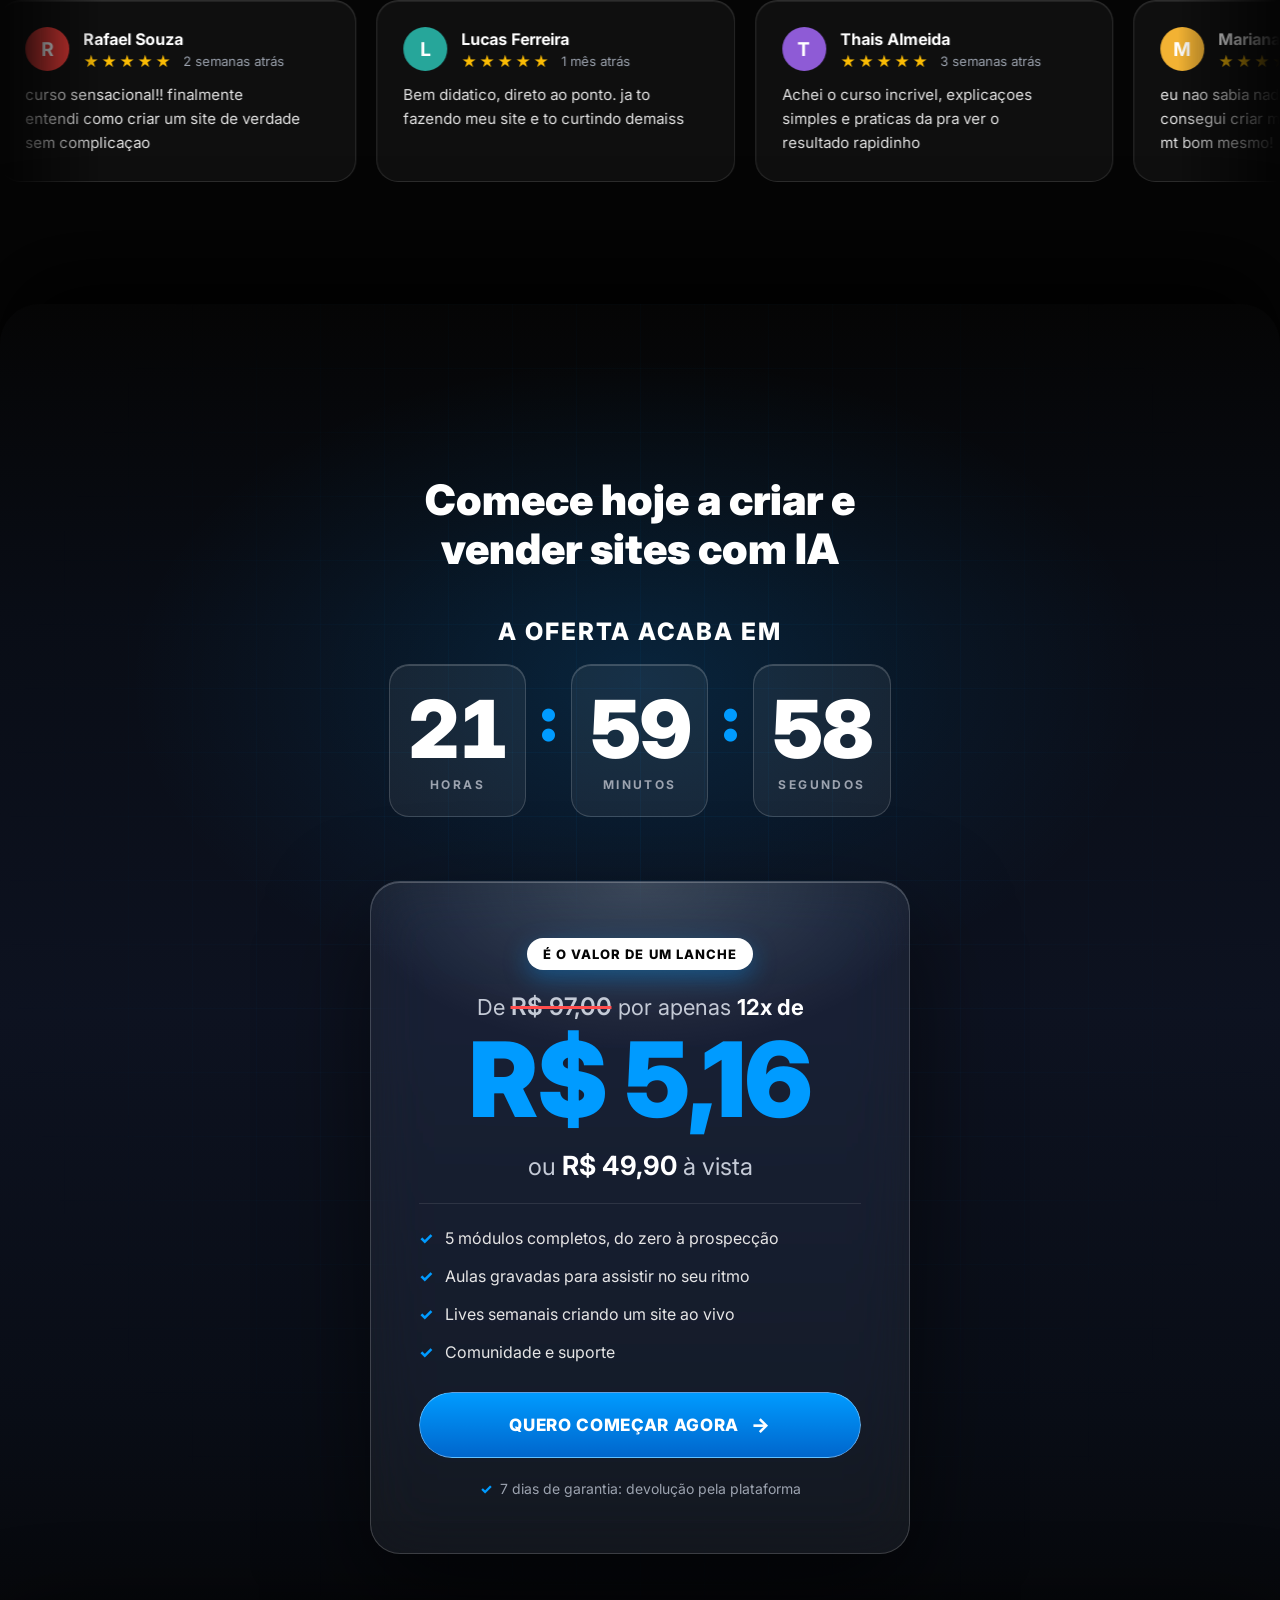
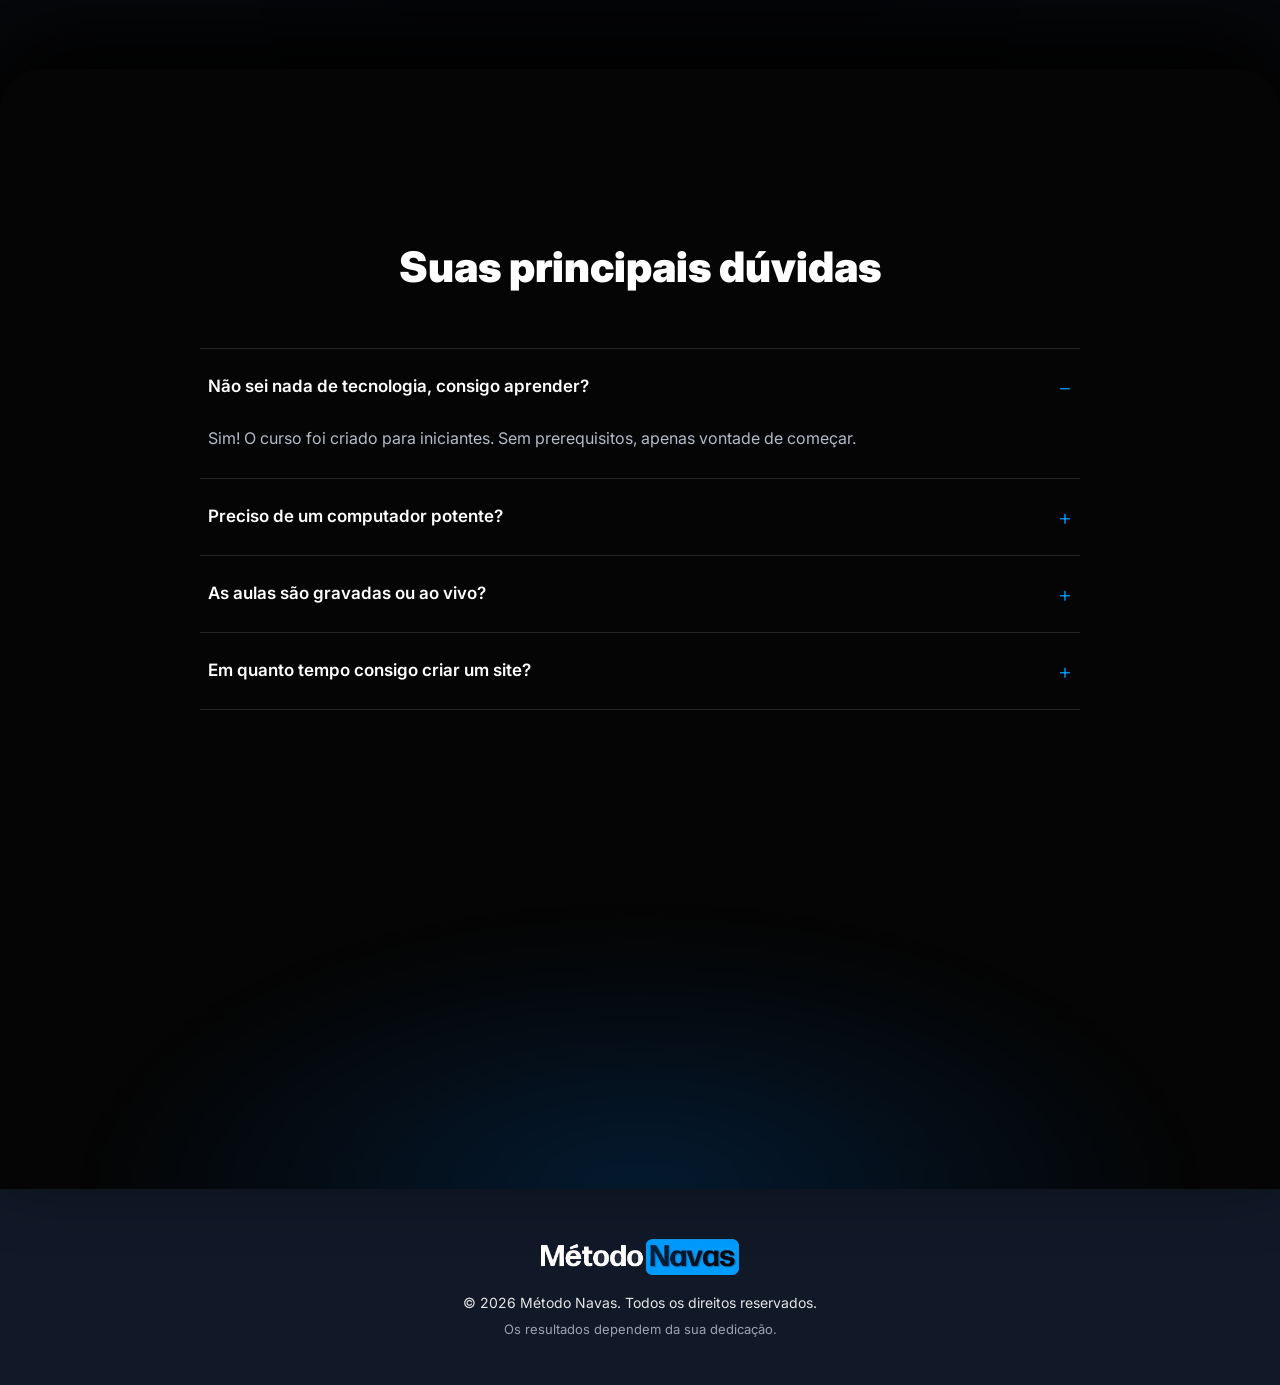
==== commit 8d618cc9: "Add files via upload" ====
--- a/index.html
+++ b/index.html
@@ -365,7 +365,7 @@
       <p class="countdown__title">A oferta acaba em</p>
       <div class="countdown__boxes">
         <div class="countdown__box">
-          <span class="countdown__number" data-cd="h">23</span>
+          <span class="countdown__number" data-cd="h">22</span>
           <span class="countdown__label">Horas</span>
         </div>
         <span class="countdown__sep" aria-hidden="true">:</span>
--- a/css/style.css
+++ b/css/style.css
@@ -1421,18 +1421,30 @@
 
   .mobile-menu.is-open { display: flex; }
 
+  /* Barra mobile em 3 colunas: menu | logo centralizado | comprar.
+     As laterais têm a mesma largura, então o logo fica no centro exato. */
+  .header {
+    display: grid;
+    grid-template-columns: minmax(0, 1fr) auto minmax(0, 1fr);
+    column-gap: clamp(10px, 3vw, 18px);
+  }
+  .menu-toggle { justify-self: start; }
+
   .header__logo {
     order: 0;
-    flex: 1 1 auto;
-    position: absolute;
-    left: 50%;
-    top: 50%;
-    transform: translate(-50%, -50%);
+    min-width: 0;
     justify-content: center;
-    pointer-events: none;
+    margin: 0;
   }
-
-  .header__cta { order: 1; }
+  .header__logo img {
+    width: auto;
+    height: auto;
+    min-width: 0;
+    max-width: 100%;
+    max-height: clamp(20px, 4vw, 26px);
+  }
+
+  .header__cta { order: 1; justify-self: end; }
 }
 
 @media (max-width: 680px) {
@@ -1448,7 +1460,13 @@
     justify-content: center;
   }
 
-  .btn--header { padding: 0 18px; }
+  /* Botão comprar mais compacto no mobile */
+  .btn--header {
+    padding: 0 14px;
+    height: 34px;
+    font-size: 11.5px;
+    letter-spacing: 0.06em;
+  }
 
   .stats {
     grid-template-columns: 1fr;
@@ -1470,3 +1488,9 @@
 
   .fan__caption { font-size: 14px; }
 }
+
+/* Celulares pequenos: logo e botão um pouco menores para manter o respiro */
+@media (max-width: 380px) {
+  .header__logo img { max-height: 18px; }
+  .btn--header { padding: 0 12px; font-size: 11px; }
+}
